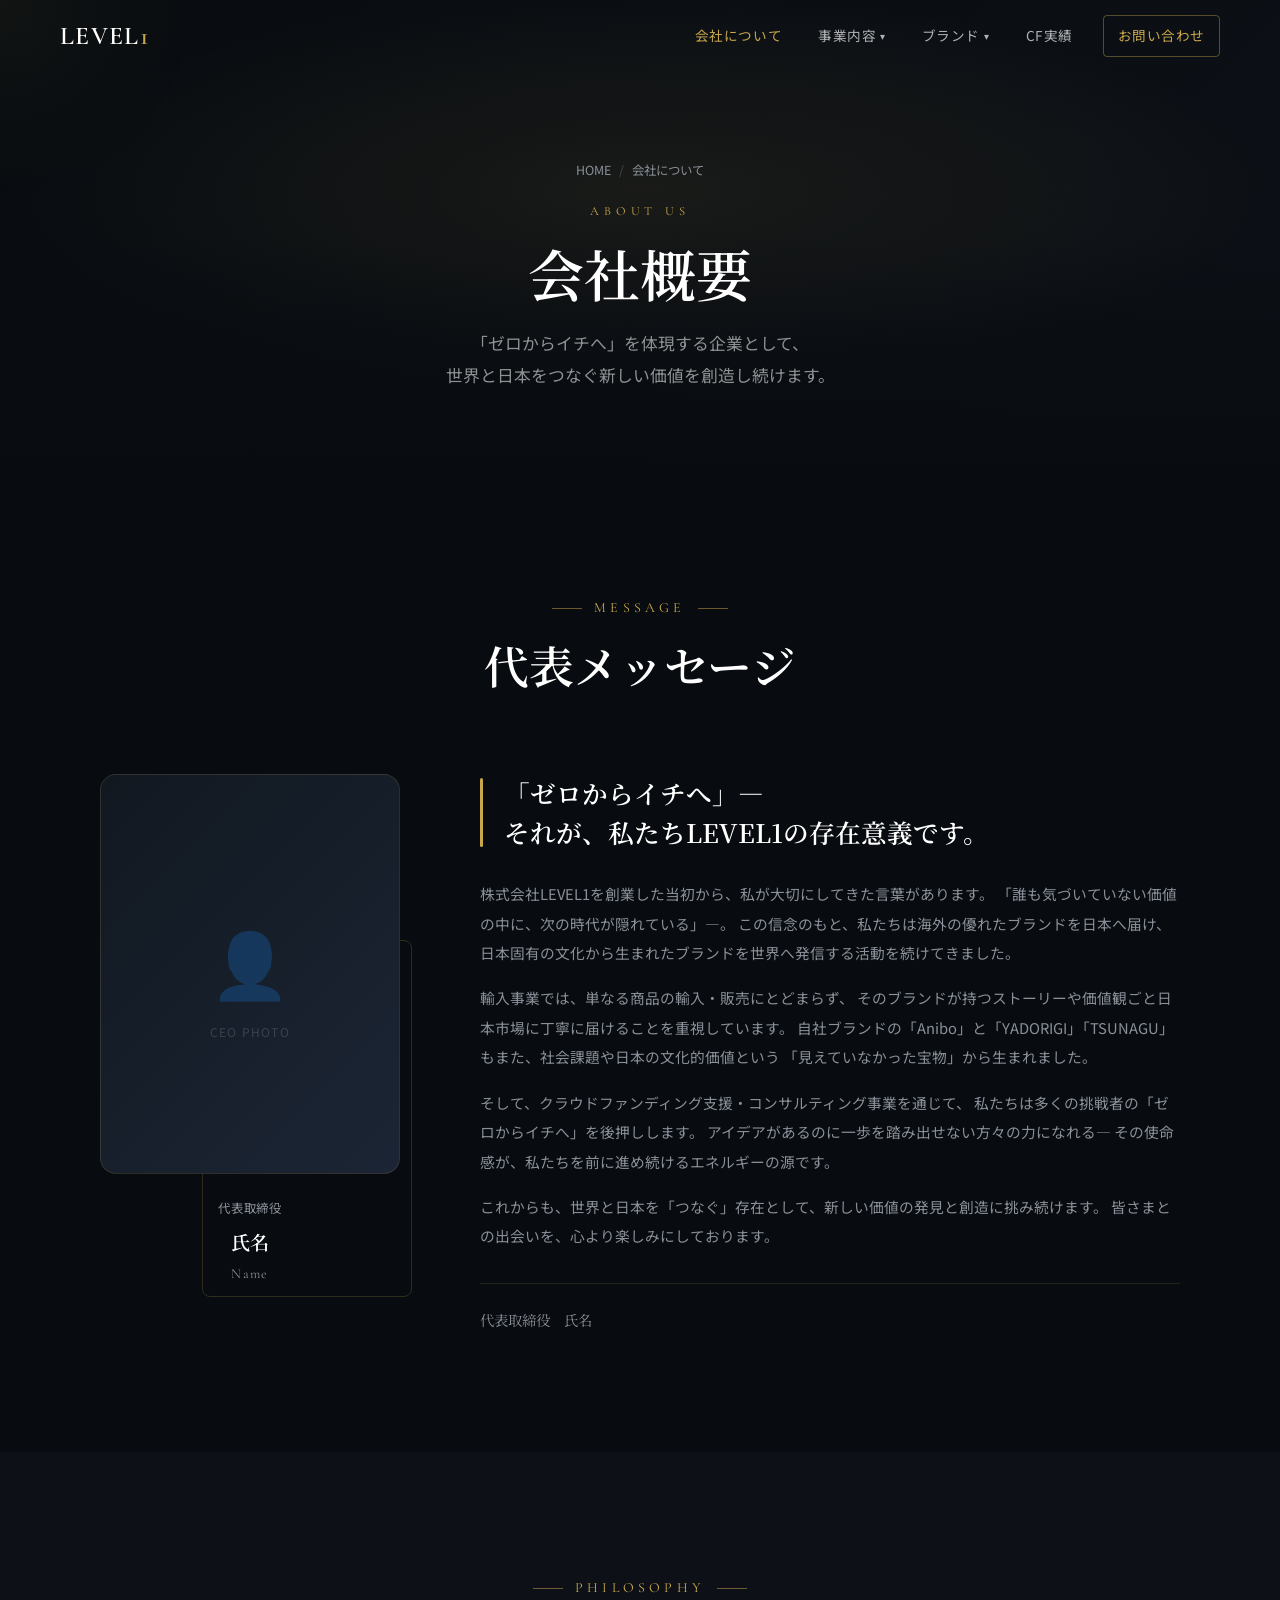
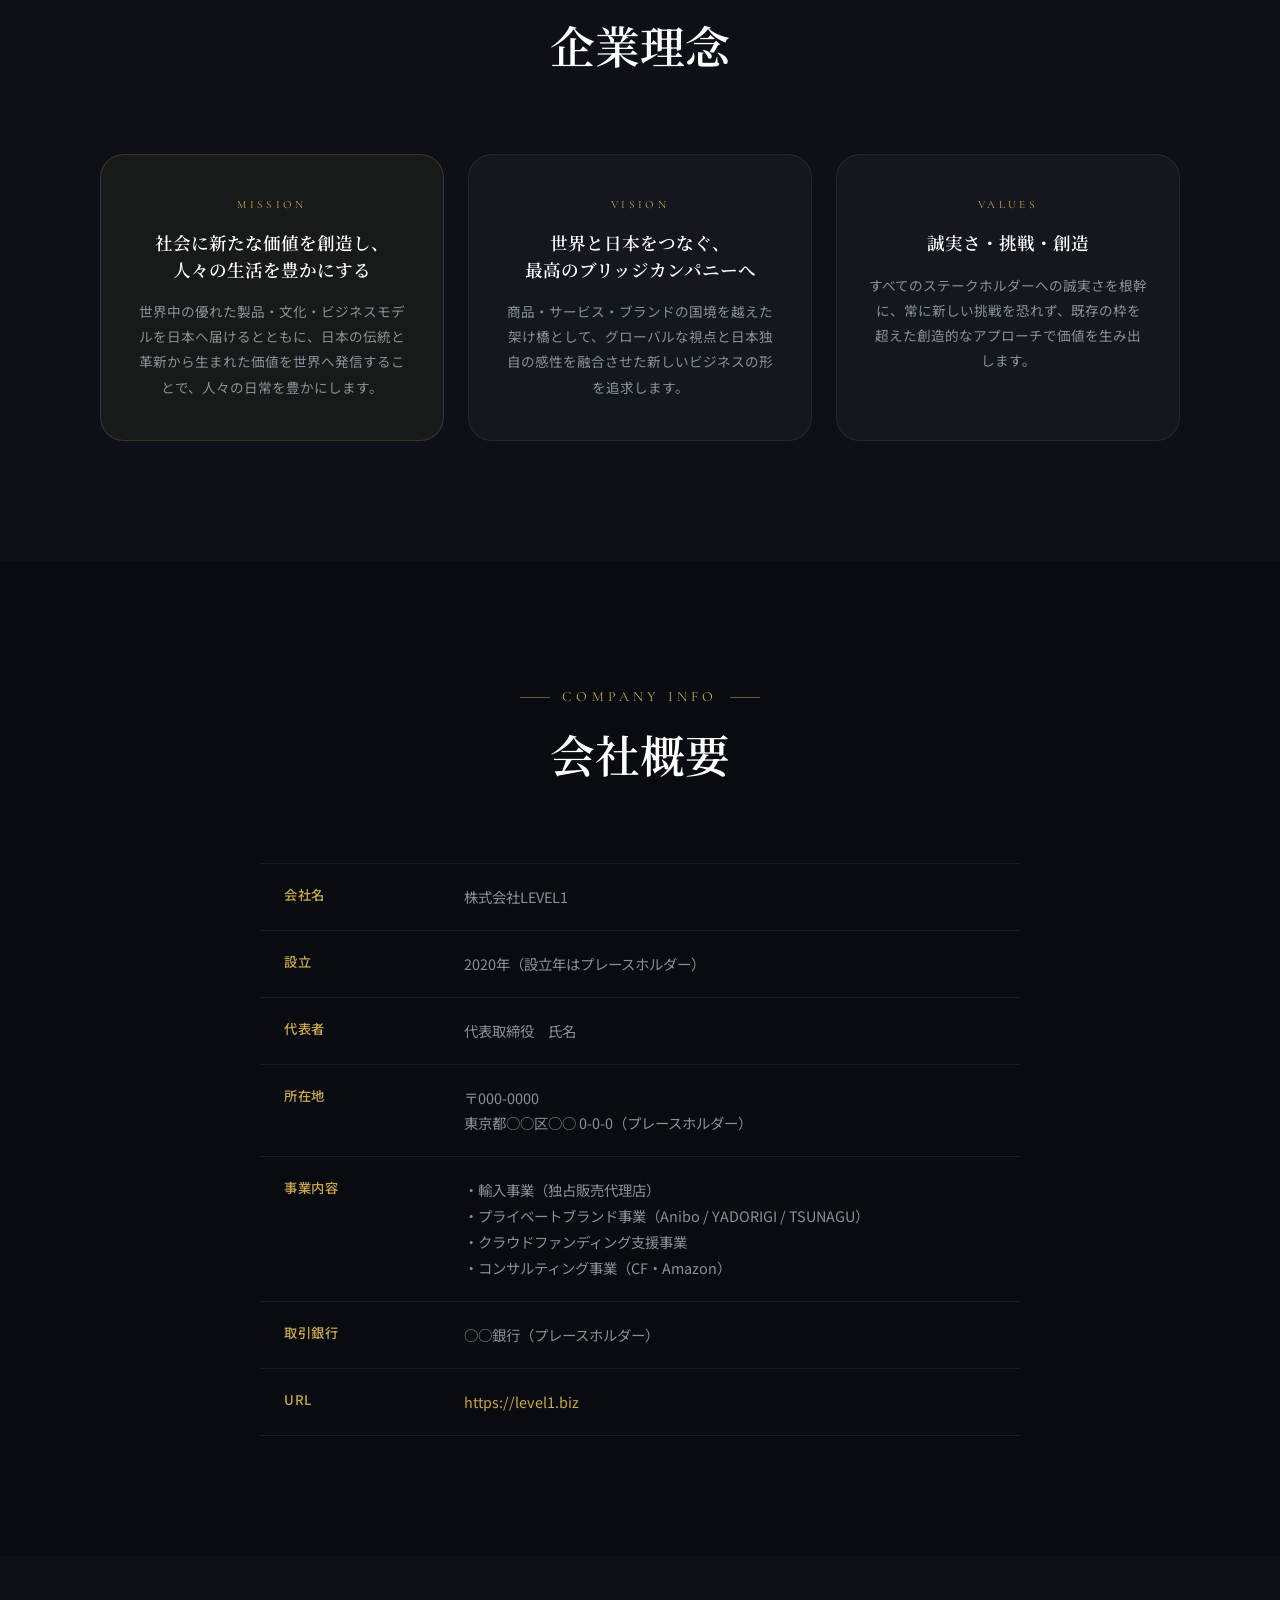
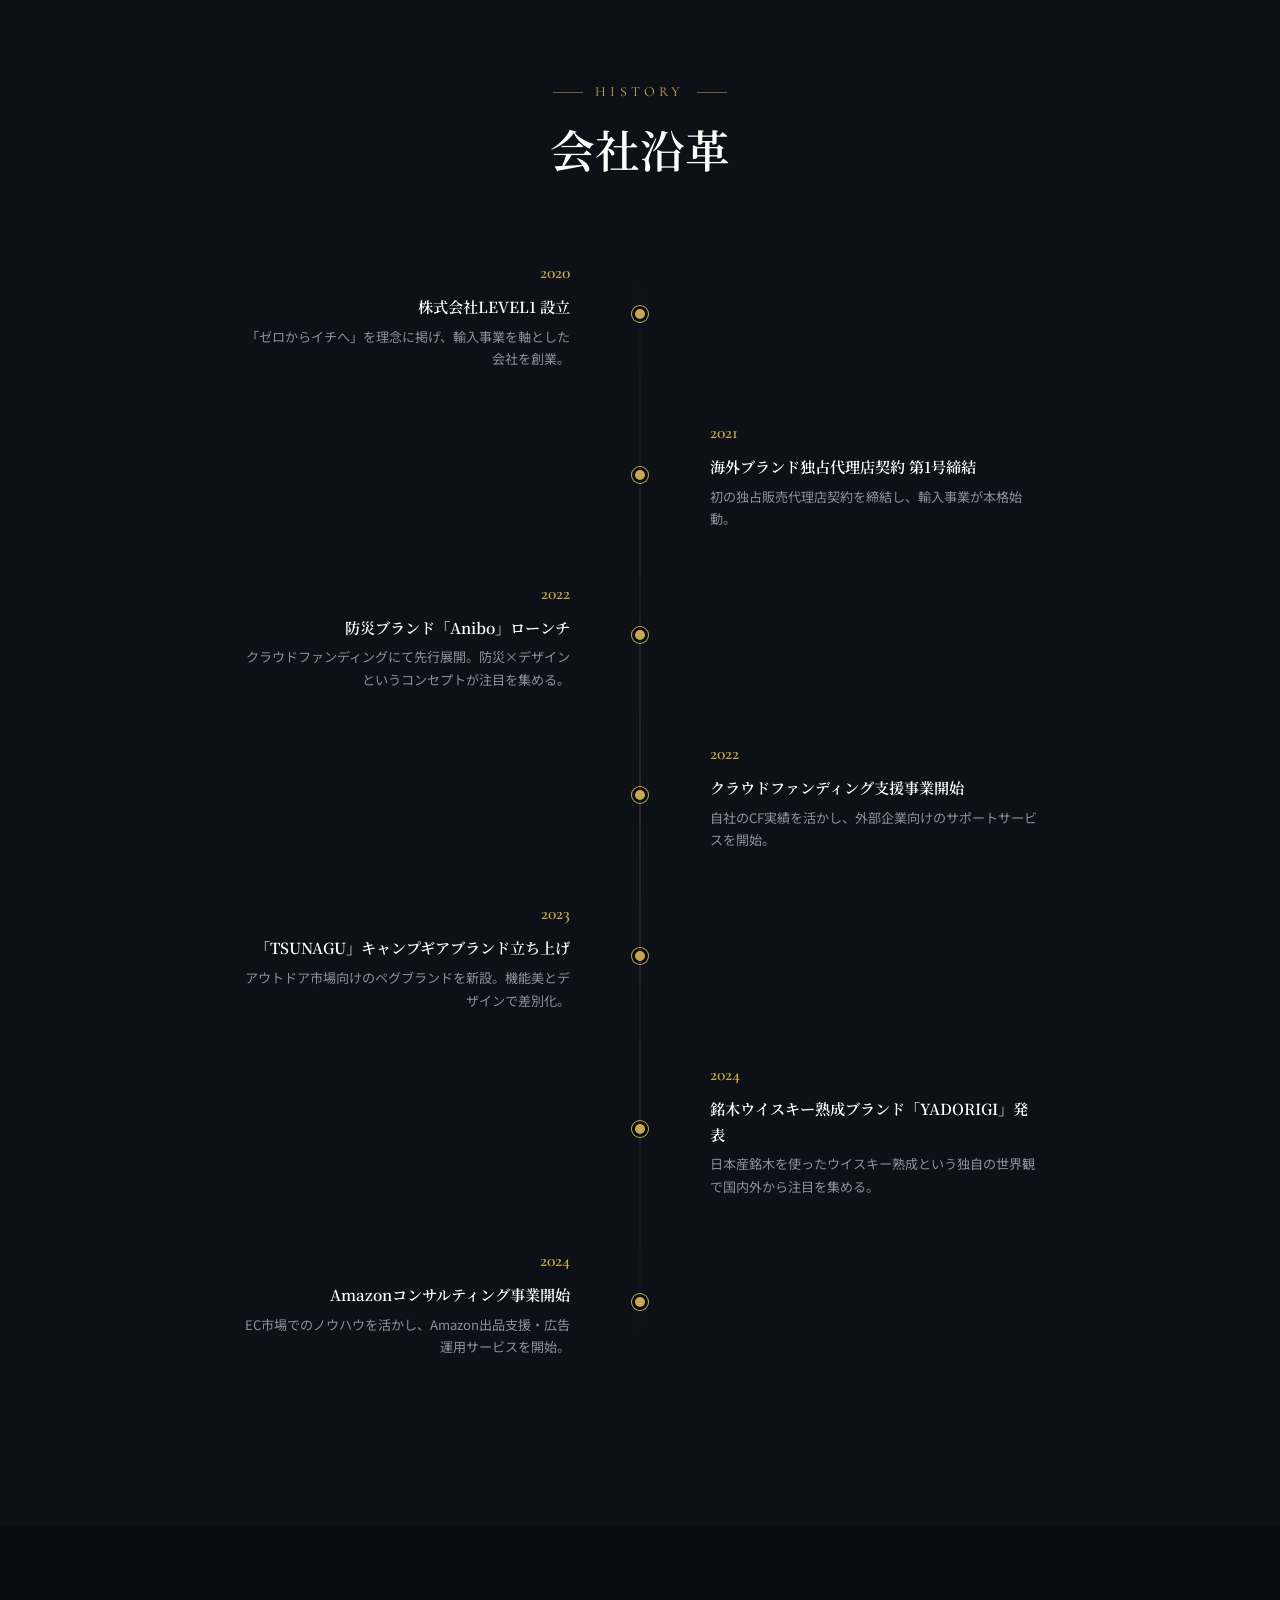
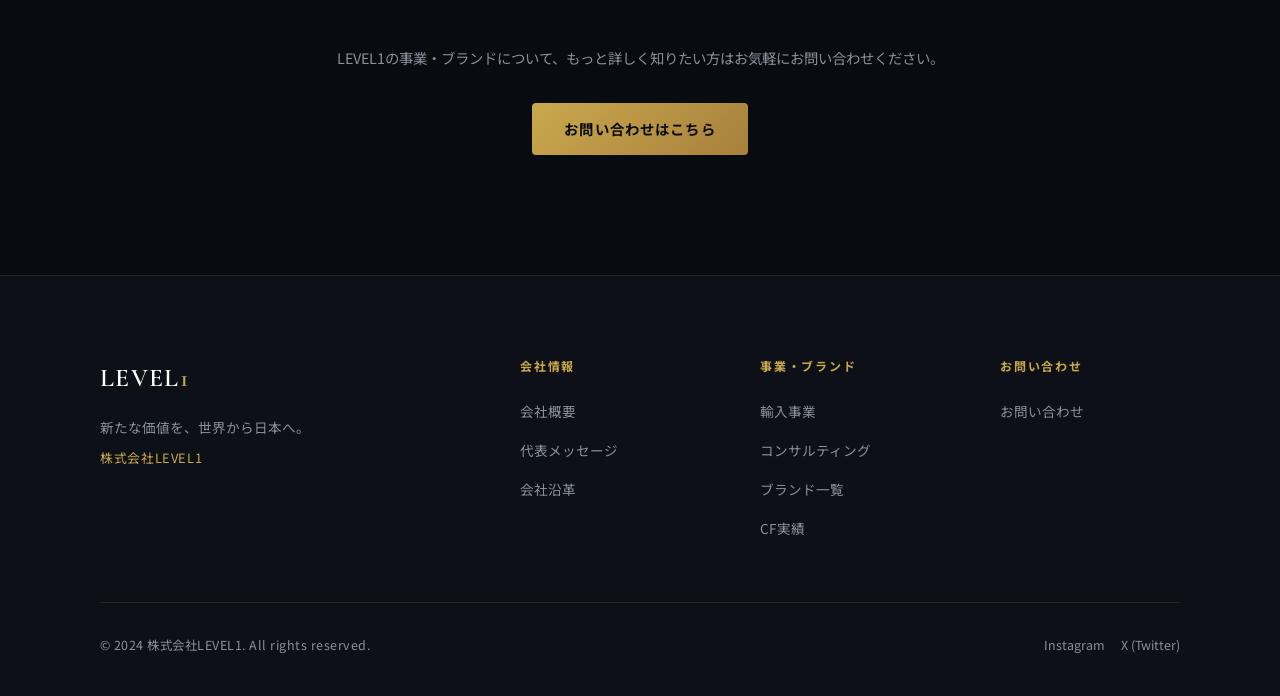
==== about.html @ 54f416f3 "feat: 多ページ化・全コンテンツ大幅ブラッシュアップ - 1LP → 10ページ構成（about/import/brands/anibo/yadorigi/consulting/crowdfund" ====
<!DOCTYPE html>
<html lang="ja">
<head>
  <meta charset="UTF-8" /><meta name="viewport" content="width=device-width, initial-scale=1.0" />
  <meta name="description" content="株式会社LEVEL1の会社概要・代表メッセージ・事業沿革をご紹介します。" />
  <title>会社概要 | 株式会社LEVEL1</title>
  <link rel="preconnect" href="https://fonts.googleapis.com" /><link rel="preconnect" href="https://fonts.gstatic.com" crossorigin />
  <link href="https://fonts.googleapis.com/css2?family=Noto+Sans+JP:wght@300;400;500;700&family=Noto+Serif+JP:wght@400;600;700&family=Cormorant+Garamond:ital,wght@0,300;0,400;0,600;1,300;1,400&display=swap" rel="stylesheet" />
  <link rel="stylesheet" href="css/style.css" />
</head>
<body>
<header class="site-header" id="site-header">
  <nav class="nav-container">
    <a href="index.html" class="nav-logo"><span class="logo-level">LEVEL</span><span class="logo-one">1</span></a>
    <ul class="nav-links">
      <li class="nav-item"><a href="about.html" class="nav-link">会社について</a></li>
      <li class="nav-item" style="position:relative">
        <a href="#" class="nav-link">事業内容 <span class="nav-arrow">▾</span></a>
        <ul class="nav-dropdown">
          <li><a href="import.html">輸入事業</a></li>
          <li><a href="consulting.html">コンサルティング</a></li>
        </ul>
      </li>
      <li class="nav-item" style="position:relative">
        <a href="brands.html" class="nav-link">ブランド <span class="nav-arrow">▾</span></a>
        <ul class="nav-dropdown">
          <li><a href="brands.html">ブランド一覧</a></li>
          <li><a href="anibo.html">Anibo</a></li>
          <li><a href="yadorigi.html">YADORIGI</a></li>
        </ul>
      </li>
      <li class="nav-item"><a href="crowdfunding-results.html" class="nav-link">CF実績</a></li>
      <li class="nav-item"><a href="contact.html" class="nav-link nav-link--cta">お問い合わせ</a></li>
    </ul>
    <button class="nav-hamburger" id="nav-hamburger" aria-label="メニュー"><span></span><span></span><span></span></button>
  </nav>
</header>
<div class="mobile-menu" id="mobile-menu">
  <ul class="mobile-nav-links">
    <li class="mobile-nav-item"><a href="about.html" class="mobile-nav-link">会社について</a></li>
    <li class="mobile-nav-item"><div class="mobile-nav-sub"><a href="import.html">輸入事業</a><a href="consulting.html">コンサルティング</a></div></li>
    <li class="mobile-nav-item"><div class="mobile-nav-sub"><a href="brands.html">ブランド一覧</a><a href="anibo.html">Anibo</a><a href="yadorigi.html">YADORIGI</a></div></li>
    <li class="mobile-nav-item"><a href="crowdfunding-results.html" class="mobile-nav-link">CF実績</a></li>
    <li class="mobile-nav-item"><a href="contact.html" class="mobile-nav-link">お問い合わせ</a></li>
  </ul>
</div>

<!-- PAGE HERO -->
<div class="page-hero page-hero--about">
  <div class="page-hero__bg"></div>
  <div class="page-hero__gradient"></div>
  <div class="page-hero__content">
    <nav class="breadcrumb page-hero__breadcrumb">
      <a href="index.html">HOME</a><span class="breadcrumb-sep">/</span><span>会社について</span>
    </nav>
    <span class="page-hero__label animate-fade-up">ABOUT US</span>
    <h1 class="page-hero__title animate-fade-up delay-1">会社概要</h1>
    <p class="page-hero__desc animate-fade-up delay-2">「ゼロからイチへ」を体現する企業として、<br />世界と日本をつなぐ新しい価値を創造し続けます。</p>
  </div>
</div>

<!-- CEO MESSAGE -->
<section class="section" id="message">
  <div class="container">
    <div class="section-header reveal">
      <p class="section-label">MESSAGE</p>
      <h2 class="section-title">代表メッセージ</h2>
    </div>
    <div class="ceo-message reveal">
      <div class="ceo-photo">
        <div class="ceo-photo__frame visual-frame" style="background:linear-gradient(135deg,#111820,#1c2535);aspect-ratio:3/4;display:flex;align-items:center;justify-content:center;">
          <div style="text-align:center;opacity:0.3;"><div style="font-size:4rem;">👤</div><div style="font-size:0.75rem;letter-spacing:0.1em;color:var(--clr-text-muted);margin-top:8px;">CEO PHOTO</div></div>
        </div>
        <div class="ceo-photo__accent"></div>
        <div class="ceo-name-block">
          <p class="ceo-title">代表取締役</p>
          <p class="ceo-name">氏名</p>
          <p class="ceo-name-en">Name</p>
        </div>
      </div>
      <div class="ceo-message-text">
        <p class="ceo-quote">
          「ゼロからイチへ」—<br />
          それが、私たちLEVEL1の存在意義です。
        </p>
        <div class="ceo-text">
          <p>
            株式会社LEVEL1を創業した当初から、私が大切にしてきた言葉があります。
            「誰も気づいていない価値の中に、次の時代が隠れている」—。
            この信念のもと、私たちは海外の優れたブランドを日本へ届け、
            日本固有の文化から生まれたブランドを世界へ発信する活動を続けてきました。
          </p>
          <p>
            輸入事業では、単なる商品の輸入・販売にとどまらず、
            そのブランドが持つストーリーや価値観ごと日本市場に丁寧に届けることを重視しています。
            自社ブランドの「Anibo」と「YADORIGI」「TSUNAGU」もまた、社会課題や日本の文化的価値という
            「見えていなかった宝物」から生まれました。
          </p>
          <p>
            そして、クラウドファンディング支援・コンサルティング事業を通じて、
            私たちは多くの挑戦者の「ゼロからイチへ」を後押しします。
            アイデアがあるのに一歩を踏み出せない方々の力になれる—
            その使命感が、私たちを前に進め続けるエネルギーの源です。
          </p>
          <p>
            これからも、世界と日本を「つなぐ」存在として、新しい価値の発見と創造に挑み続けます。
            皆さまとの出会いを、心より楽しみにしております。
          </p>
        </div>
        <div class="ceo-sig">
          代表取締役　氏名
        </div>
      </div>
    </div>
  </div>
</section>

<!-- MISSION / VISION / VALUES -->
<section class="section section--dark">
  <div class="container">
    <div class="section-header reveal">
      <p class="section-label">PHILOSOPHY</p>
      <h2 class="section-title">企業理念</h2>
    </div>
    <div class="mvv-grid">
      <div class="mvv-card mvv-card--mission reveal">
        <p class="mvv-card__label">Mission</p>
        <h3 class="mvv-card__title">社会に新たな価値を創造し、<br />人々の生活を豊かにする</h3>
        <p class="mvv-card__body">世界中の優れた製品・文化・ビジネスモデルを日本へ届けるとともに、日本の伝統と革新から生まれた価値を世界へ発信することで、人々の日常を豊かにします。</p>
      </div>
      <div class="mvv-card mvv-card--vision reveal delay-1">
        <p class="mvv-card__label">Vision</p>
        <h3 class="mvv-card__title">世界と日本をつなぐ、<br />最高のブリッジカンパニーへ</h3>
        <p class="mvv-card__body">商品・サービス・ブランドの国境を越えた架け橋として、グローバルな視点と日本独自の感性を融合させた新しいビジネスの形を追求します。</p>
      </div>
      <div class="mvv-card mvv-card--values reveal delay-2">
        <p class="mvv-card__label">Values</p>
        <h3 class="mvv-card__title">誠実さ・挑戦・創造</h3>
        <p class="mvv-card__body">すべてのステークホルダーへの誠実さを根幹に、常に新しい挑戦を恐れず、既存の枠を超えた創造的なアプローチで価値を生み出します。</p>
      </div>
    </div>
  </div>
</section>

<!-- COMPANY INFO TABLE -->
<section class="section" id="company">
  <div class="container">
    <div class="section-header reveal">
      <p class="section-label">COMPANY INFO</p>
      <h2 class="section-title">会社概要</h2>
    </div>
    <div style="max-width:760px;margin-inline:auto;" class="reveal">
      <table class="info-table">
        <tr><th>会社名</th><td>株式会社LEVEL1</td></tr>
        <tr><th>設立</th><td>2020年（設立年はプレースホルダー）</td></tr>
        <tr><th>代表者</th><td>代表取締役　氏名</td></tr>
        <tr><th>所在地</th><td>〒000-0000<br />東京都○○区○○ 0-0-0（プレースホルダー）</td></tr>
        <tr><th>事業内容</th><td>
          ・輸入事業（独占販売代理店）<br />
          ・プライベートブランド事業（Anibo / YADORIGI / TSUNAGU）<br />
          ・クラウドファンディング支援事業<br />
          ・コンサルティング事業（CF・Amazon）
        </td></tr>
        <tr><th>取引銀行</th><td>○○銀行（プレースホルダー）</td></tr>
        <tr><th>URL</th><td><a href="https://level1.biz" style="color:var(--clr-gold);">https://level1.biz</a></td></tr>
      </table>
    </div>
  </div>
</section>

<!-- HISTORY TIMELINE -->
<section class="section section--dark" id="history">
  <div class="container">
    <div class="section-header reveal">
      <p class="section-label">HISTORY</p>
      <h2 class="section-title">会社沿革</h2>
    </div>
    <div class="timeline reveal">
      <div class="timeline-item">
        <div class="timeline-content"><div class="timeline-year">2020</div><div class="timeline-title">株式会社LEVEL1 設立</div><div class="timeline-desc">「ゼロからイチへ」を理念に掲げ、輸入事業を軸とした会社を創業。</div></div>
        <div class="timeline-dot"></div>
        <div class="timeline-empty"></div>
      </div>
      <div class="timeline-item">
        <div class="timeline-empty"></div>
        <div class="timeline-dot"></div>
        <div class="timeline-content"><div class="timeline-year">2021</div><div class="timeline-title">海外ブランド独占代理店契約 第1号締結</div><div class="timeline-desc">初の独占販売代理店契約を締結し、輸入事業が本格始動。</div></div>
      </div>
      <div class="timeline-item">
        <div class="timeline-content"><div class="timeline-year">2022</div><div class="timeline-title">防災ブランド「Anibo」ローンチ</div><div class="timeline-desc">クラウドファンディングにて先行展開。防災×デザインというコンセプトが注目を集める。</div></div>
        <div class="timeline-dot"></div>
        <div class="timeline-empty"></div>
      </div>
      <div class="timeline-item">
        <div class="timeline-empty"></div>
        <div class="timeline-dot"></div>
        <div class="timeline-content"><div class="timeline-year">2022</div><div class="timeline-title">クラウドファンディング支援事業開始</div><div class="timeline-desc">自社のCF実績を活かし、外部企業向けのサポートサービスを開始。</div></div>
      </div>
      <div class="timeline-item">
        <div class="timeline-content"><div class="timeline-year">2023</div><div class="timeline-title">「TSUNAGU」キャンプギアブランド立ち上げ</div><div class="timeline-desc">アウトドア市場向けのペグブランドを新設。機能美とデザインで差別化。</div></div>
        <div class="timeline-dot"></div>
        <div class="timeline-empty"></div>
      </div>
      <div class="timeline-item">
        <div class="timeline-empty"></div>
        <div class="timeline-dot"></div>
        <div class="timeline-content"><div class="timeline-year">2024</div><div class="timeline-title">銘木ウイスキー熟成ブランド「YADORIGI」発表</div><div class="timeline-desc">日本産銘木を使ったウイスキー熟成という独自の世界観で国内外から注目を集める。</div></div>
      </div>
      <div class="timeline-item">
        <div class="timeline-content"><div class="timeline-year">2024</div><div class="timeline-title">Amazonコンサルティング事業開始</div><div class="timeline-desc">EC市場でのノウハウを活かし、Amazon出品支援・広告運用サービスを開始。</div></div>
        <div class="timeline-dot"></div>
        <div class="timeline-empty"></div>
      </div>
    </div>
  </div>
</section>

<!-- CTA -->
<section class="section">
  <div class="container">
    <div style="text-align:center;" class="reveal">
      <p style="font-size:0.9rem;color:var(--clr-text-muted);margin-bottom:32px;">LEVEL1の事業・ブランドについて、もっと詳しく知りたい方はお気軽にお問い合わせください。</p>
      <a href="contact.html" class="btn btn--primary">お問い合わせはこちら</a>
    </div>
  </div>
</section>

<footer class="footer">
  <div class="container">
    <div class="footer-grid">
      <div class="footer-brand"><a href="index.html" class="nav-logo"><span class="logo-level">LEVEL</span><span class="logo-one">1</span></a><p class="footer-tagline">新たな価値を、世界から日本へ。</p><p class="footer-corp">株式会社LEVEL1</p></div>
      <div class="footer-links"><h5 class="footer-links__heading">会社情報</h5><ul><li><a href="about.html">会社概要</a></li><li><a href="about.html#message">代表メッセージ</a></li><li><a href="about.html#history">会社沿革</a></li></ul></div>
      <div class="footer-links"><h5 class="footer-links__heading">事業・ブランド</h5><ul><li><a href="import.html">輸入事業</a></li><li><a href="consulting.html">コンサルティング</a></li><li><a href="brands.html">ブランド一覧</a></li><li><a href="crowdfunding-results.html">CF実績</a></li></ul></div>
      <div class="footer-links"><h5 class="footer-links__heading">お問い合わせ</h5><ul><li><a href="contact.html">お問い合わせ</a></li></ul></div>
    </div>
    <div class="footer-bottom"><p class="footer-copy">&copy; 2024 株式会社LEVEL1. All rights reserved.</p><div class="footer-sns"><a href="#">Instagram</a><a href="#">X (Twitter)</a></div></div>
  </div>
</footer>
<script src="js/main.js"></script>
</body>
</html>
---- css/style.css ----
/* ============================================================
   LEVEL1 Corporate Site — style.css  v2.0
   ============================================================ */

/* ---------- CSS Custom Properties ---------- */
:root {
  --clr-bg:         #080c10;
  --clr-bg-2:       #0d1117;
  --clr-bg-3:       #111820;
  --clr-surface:    #161d27;
  --clr-surface-2:  #1c2535;
  --clr-border:     rgba(201,168,76,0.15);
  --clr-border-2:   rgba(255,255,255,0.07);
  --clr-gold:       #c9a84c;
  --clr-gold-light: #e8d5a3;
  --clr-gold-dark:  #8a6e2a;
  --clr-gold-pale:  rgba(201,168,76,0.08);
  --clr-text:       #e8e8e8;
  --clr-text-muted: #8a9099;
  --clr-white:      #ffffff;

  /* Brand accent colors */
  --clr-anibo:        #3a8fa3;
  --clr-anibo-dark:   #1d5f72;
  --clr-anibo-pale:   rgba(58,143,163,0.08);
  --clr-yadorigi:     #b5762a;
  --clr-yadorigi-dark:#7a4d1a;
  --clr-yadorigi-pale:rgba(181,118,42,0.08);

  --font-sans:  'Noto Sans JP', sans-serif;
  --font-serif: 'Noto Serif JP', serif;
  --font-en:    'Cormorant Garamond', serif;

  --radius-sm:  4px;
  --radius-md:  8px;
  --radius-lg:  16px;
  --radius-xl:  24px;

  --ease-out:   cubic-bezier(0.22, 1, 0.36, 1);
  --ease-in:    cubic-bezier(0.64, 0, 0.78, 0);
  --ease-inout: cubic-bezier(0.65, 0, 0.35, 1);

  --container:  1200px;
  --section-gap: 120px;
}

/* ---------- Reset ---------- */
*, *::before, *::after { box-sizing: border-box; margin: 0; padding: 0; }
html { scroll-behavior: smooth; font-size: 16px; -webkit-font-smoothing: antialiased; }
body { background-color: var(--clr-bg); color: var(--clr-text); font-family: var(--font-sans); line-height: 1.7; overflow-x: hidden; }
img { max-width: 100%; display: block; }
a { color: inherit; text-decoration: none; }
ul { list-style: none; }
button { cursor: pointer; border: none; background: none; font: inherit; }
::-webkit-scrollbar { width: 6px; }
::-webkit-scrollbar-track { background: var(--clr-bg); }
::-webkit-scrollbar-thumb { background: var(--clr-gold-dark); border-radius: 3px; }

/* ============================================================
   LAYOUT UTILITIES
   ============================================================ */
.container { max-width: var(--container); margin-inline: auto; padding-inline: clamp(20px, 5vw, 60px); }
.section { padding-block: var(--section-gap); }
.section--dark { background-color: var(--clr-bg-2); }
.section--surface { background-color: var(--clr-surface); }

.section-header { text-align: center; margin-bottom: clamp(48px, 8vw, 80px); }
.section-header--left { text-align: left; }

.section-label {
  display: inline-block;
  font-family: var(--font-en);
  font-size: 0.875rem;
  letter-spacing: 0.3em;
  color: var(--clr-gold);
  text-transform: uppercase;
  margin-bottom: 16px;
  position: relative;
}
.section-label::before, .section-label::after {
  content: '';
  position: absolute;
  top: 50%;
  width: 30px; height: 1px;
  background: var(--clr-gold);
  opacity: 0.5;
}
.section-label::before { right: calc(100% + 12px); }
.section-label::after  { left:  calc(100% + 12px); }
.section-header--left .section-label::before,
.section-header--left .section-label::after { display: none; }

.section-title { font-family: var(--font-serif); font-size: clamp(1.8rem, 4vw, 2.8rem); font-weight: 600; line-height: 1.3; color: var(--clr-white); }
.section-title--light { color: var(--clr-white); }
.section-title--sm { font-size: clamp(1.4rem, 3vw, 2rem); }

.section-desc { margin-top: 20px; color: var(--clr-text-muted); font-size: 1rem; line-height: 1.8; }
.section-desc--light { color: rgba(232,232,232,0.6); }

/* ============================================================
   BUTTONS
   ============================================================ */
.btn {
  display: inline-flex; align-items: center; justify-content: center;
  padding: 14px 32px; border-radius: var(--radius-sm);
  font-size: 0.9rem; font-weight: 500; letter-spacing: 0.08em;
  transition: all 0.3s var(--ease-out); white-space: nowrap;
  position: relative; overflow: hidden;
}
.btn::before { content: ''; position: absolute; inset: 0; opacity: 0; transition: opacity 0.3s; background: rgba(255,255,255,0.1); }
.btn--primary { background: linear-gradient(135deg, var(--clr-gold), #a8803c); color: #080c10; font-weight: 700; }
.btn--primary:hover::before { opacity: 1; }
.btn--primary:hover { transform: translateY(-2px); box-shadow: 0 8px 30px rgba(201,168,76,0.35); }
.btn--outline { background: transparent; color: var(--clr-white); border: 1px solid rgba(255,255,255,0.3); }
.btn--outline:hover { border-color: var(--clr-gold); color: var(--clr-gold); transform: translateY(-2px); }
.btn--gold { background: transparent; color: var(--clr-gold); border: 1px solid var(--clr-gold); letter-spacing: 0.15em; }
.btn--gold:hover { background: var(--clr-gold); color: #080c10; transform: translateY(-2px); }
.btn--ghost { background: rgba(255,255,255,0.05); color: var(--clr-text); border: 1px solid var(--clr-border-2); }
.btn--ghost:hover { background: rgba(255,255,255,0.1); transform: translateY(-2px); }
.btn--large { padding: 18px 48px; font-size: 1rem; }
.btn--sm { padding: 10px 22px; font-size: 0.82rem; }

/* ============================================================
   NAVIGATION
   ============================================================ */
.site-header {
  position: fixed; top: 0; left: 0; right: 0; z-index: 1000;
  padding: 0 clamp(20px, 5vw, 60px); height: 72px;
  display: flex; align-items: center;
  transition: background 0.4s var(--ease-out), backdrop-filter 0.4s, box-shadow 0.4s;
}
.site-header.scrolled {
  background: rgba(8, 12, 16, 0.94);
  backdrop-filter: blur(20px);
  box-shadow: 0 1px 0 var(--clr-border);
}
.nav-container { width: 100%; max-width: var(--container); margin-inline: auto; display: flex; align-items: center; justify-content: space-between; }
.nav-logo { font-family: var(--font-en); font-size: 1.6rem; font-weight: 600; letter-spacing: 0.05em; display: flex; align-items: center; gap: 1px; }
.logo-level { color: var(--clr-white); }
.logo-one   { color: var(--clr-gold); }
.nav-links { display: flex; align-items: center; gap: 8px; }

/* Nav items */
.nav-item { position: relative; }
.nav-link {
  display: flex; align-items: center; gap: 4px;
  padding: 8px 14px;
  font-size: 0.85rem; letter-spacing: 0.04em;
  color: rgba(232,232,232,0.75);
  transition: color 0.25s;
  border-radius: var(--radius-sm);
}
.nav-link:hover { color: var(--clr-white); background: rgba(255,255,255,0.04); }
.nav-link.active { color: var(--clr-gold); }

.nav-arrow { font-size: 0.65rem; transition: transform 0.3s; }
.nav-item:hover .nav-arrow { transform: rotate(180deg); }

/* Dropdown */
.nav-dropdown {
  position: absolute; top: calc(100% + 8px); left: 0;
  min-width: 180px;
  background: rgba(13,17,23,0.97);
  backdrop-filter: blur(20px);
  border: 1px solid var(--clr-border);
  border-radius: var(--radius-md);
  padding: 8px;
  opacity: 0; pointer-events: none;
  transform: translateY(-8px);
  transition: opacity 0.25s var(--ease-out), transform 0.25s var(--ease-out);
  z-index: 100;
}
.nav-item:hover .nav-dropdown,
.nav-item:focus-within .nav-dropdown {
  opacity: 1; pointer-events: auto; transform: translateY(0);
}
.nav-dropdown a {
  display: block; padding: 10px 14px;
  font-size: 0.83rem; color: var(--clr-text-muted);
  border-radius: var(--radius-sm);
  transition: color 0.2s, background 0.2s;
}
.nav-dropdown a:hover { color: var(--clr-white); background: rgba(255,255,255,0.05); }

.nav-link--cta {
  color: var(--clr-gold) !important;
  border: 1px solid rgba(201,168,76,0.4);
  margin-left: 8px;
}
.nav-link--cta:hover { background: var(--clr-gold) !important; color: #080c10 !important; border-color: var(--clr-gold); }

/* Hamburger */
.nav-hamburger { display: none; flex-direction: column; gap: 5px; padding: 4px; }
.nav-hamburger span { display: block; width: 24px; height: 2px; background: var(--clr-white); border-radius: 2px; transition: all 0.3s var(--ease-out); }
.nav-hamburger.open span:nth-child(1) { transform: translateY(7px) rotate(45deg); }
.nav-hamburger.open span:nth-child(2) { opacity: 0; transform: scaleX(0); }
.nav-hamburger.open span:nth-child(3) { transform: translateY(-7px) rotate(-45deg); }

/* Mobile Menu */
.mobile-menu {
  position: fixed; inset: 0; z-index: 999;
  background: rgba(8, 12, 16, 0.97);
  display: flex; align-items: center; justify-content: center;
  opacity: 0; pointer-events: none;
  transition: opacity 0.4s var(--ease-out);
}
.mobile-menu.open { opacity: 1; pointer-events: auto; }
.mobile-nav-links { display: flex; flex-direction: column; align-items: center; gap: 8px; width: 100%; padding: 0 40px; }
.mobile-nav-item { width: 100%; text-align: center; }
.mobile-nav-link {
  display: block; padding: 14px 24px;
  font-family: var(--font-serif); font-size: 1.2rem;
  color: var(--clr-text); border-radius: var(--radius-md);
  transform: translateY(20px); opacity: 0;
  transition: color 0.25s, transform 0.4s var(--ease-out), opacity 0.4s, background 0.25s;
}
.mobile-nav-link:hover { color: var(--clr-gold); background: rgba(201,168,76,0.06); }
.mobile-menu.open .mobile-nav-link { transform: translateY(0); opacity: 1; }
.mobile-menu.open .mobile-nav-link:nth-child(1) { transition-delay: 0.05s; }
.mobile-menu.open .mobile-nav-link:nth-child(2) { transition-delay: 0.10s; }
.mobile-menu.open .mobile-nav-link:nth-child(3) { transition-delay: 0.15s; }
.mobile-menu.open .mobile-nav-link:nth-child(4) { transition-delay: 0.20s; }
.mobile-menu.open .mobile-nav-link:nth-child(5) { transition-delay: 0.25s; }
.mobile-menu.open .mobile-nav-link:nth-child(6) { transition-delay: 0.30s; }
.mobile-nav-sub { display: flex; gap: 12px; justify-content: center; flex-wrap: wrap; margin-top: 4px; padding-bottom: 8px; border-bottom: 1px solid var(--clr-border-2); }
.mobile-nav-sub a { font-size: 0.85rem; color: var(--clr-text-muted); padding: 6px 14px; border-radius: 99px; border: 1px solid var(--clr-border-2); transition: all 0.25s; }
.mobile-nav-sub a:hover { color: var(--clr-gold); border-color: var(--clr-gold); }

/* Breadcrumb */
.breadcrumb { display: flex; align-items: center; gap: 8px; font-size: 0.78rem; color: var(--clr-text-muted); }
.breadcrumb a { color: var(--clr-text-muted); transition: color 0.2s; }
.breadcrumb a:hover { color: var(--clr-gold); }
.breadcrumb-sep { opacity: 0.4; }

/* ============================================================
   HERO (TOP PAGE)
   ============================================================ */
.hero {
  position: relative; min-height: 100svh;
  display: flex; align-items: center; justify-content: center; overflow: hidden;
}
.hero-bg {
  position: absolute; inset: 0;
  background: radial-gradient(ellipse 80% 60% at 50% 40%, rgba(201,168,76,0.06) 0%, transparent 60%),
    linear-gradient(180deg, #080c10 0%, #0b1320 60%, #080c10 100%);
}
.hero-grain {
  position: absolute; inset: 0; opacity: 0.035;
  background-image: url("data:image/svg+xml,%3Csvg viewBox='0 0 256 256' xmlns='http://www.w3.org/2000/svg'%3E%3Cfilter id='n'%3E%3CfeTurbulence type='fractalNoise' baseFrequency='0.9' numOctaves='4'/%3E%3C/filter%3E%3Crect width='100%25' height='100%25' filter='url(%23n)'/%3E%3C/svg%3E");
  background-size: 200px 200px;
  animation: grain 8s steps(1) infinite;
}
@keyframes grain {
  0%  { background-position: 0 0; }   10% { background-position: -5% -10%; }
  20% { background-position: -15% 5%; } 30% { background-position: 7% -25%; }
  40% { background-position: -5% 25%; } 50% { background-position: -15% 10%; }
  60% { background-position: 15% 0%; }  70% { background-position: 0% 15%; }
  80% { background-position: 3% 35%; }  90% { background-position: -10% 10%; }
}
.hero-gradient { position: absolute; inset: 0; background: linear-gradient(to bottom, transparent 60%, var(--clr-bg) 100%); }
.hero-particles { position: absolute; inset: 0; overflow: hidden; }
.particle { position: absolute; border-radius: 50%; background: var(--clr-gold); animation: float-particle linear infinite; opacity: 0; }
@keyframes float-particle {
  0%   { transform: translateY(100vh) scale(0); opacity: 0; }
  10%  { opacity: 0.6; }
  90%  { opacity: 0.2; }
  100% { transform: translateY(-20px) scale(1); opacity: 0; }
}
.hero-content { position: relative; z-index: 2; text-align: center; padding: 120px clamp(20px, 5vw, 60px) 60px; max-width: 860px; }
.hero-eyebrow { font-family: var(--font-en); font-size: clamp(0.75rem, 1.5vw, 0.9rem); letter-spacing: 0.4em; color: var(--clr-gold); text-transform: uppercase; margin-bottom: 24px; }
.hero-title { font-family: var(--font-serif); font-size: clamp(2.4rem, 6vw, 5rem); font-weight: 600; line-height: 1.2; color: var(--clr-white); margin-bottom: 28px; display: flex; flex-direction: column; gap: 8px; }
.hero-title-line { display: block; background: linear-gradient(135deg, #ffffff 0%, rgba(255,255,255,0.7) 100%); -webkit-background-clip: text; -webkit-text-fill-color: transparent; background-clip: text; }
.hero-subtitle { font-size: clamp(0.9rem, 2vw, 1.05rem); color: rgba(232,232,232,0.65); line-height: 1.9; margin-bottom: 48px; }
.hero-cta { display: flex; gap: 16px; justify-content: center; flex-wrap: wrap; }
.hero-scroll-indicator {
  position: absolute; bottom: 40px; left: 50%; transform: translateX(-50%);
  z-index: 2; display: flex; flex-direction: column; align-items: center; gap: 12px;
  color: rgba(255,255,255,0.35); font-size: 0.65rem; letter-spacing: 0.3em;
  animation: fade-in-up 1s var(--ease-out) 1.5s both;
}
.scroll-line { width: 1px; height: 50px; background: linear-gradient(to bottom, rgba(201,168,76,0.6), transparent); animation: scroll-pulse 2s ease-in-out infinite; }
@keyframes scroll-pulse { 0%, 100% { transform: scaleY(1); opacity: 0.7; } 50% { transform: scaleY(0.6); opacity: 0.3; } }

/* ============================================================
   PAGE HERO (Inner pages)
   ============================================================ */
.page-hero {
  position: relative; padding-top: 160px; padding-bottom: 80px;
  overflow: hidden; text-align: center;
}
.page-hero__bg { position: absolute; inset: 0; }
.page-hero__gradient { position: absolute; inset: 0; background: linear-gradient(to bottom, transparent 50%, var(--clr-bg) 100%); }
.page-hero__breadcrumb { margin-bottom: 20px; justify-content: center; }
.page-hero__label { font-family: var(--font-en); font-size: 0.78rem; letter-spacing: 0.4em; color: var(--clr-gold); text-transform: uppercase; margin-bottom: 16px; display: block; }
.page-hero__title { font-family: var(--font-serif); font-size: clamp(2rem, 5vw, 3.5rem); font-weight: 600; color: var(--clr-white); line-height: 1.25; margin-bottom: 20px; }
.page-hero__desc { font-size: clamp(0.9rem, 2vw, 1.05rem); color: rgba(232,232,232,0.6); line-height: 1.9; max-width: 640px; margin-inline: auto; }
.page-hero__content { position: relative; z-index: 2; padding-inline: clamp(20px, 5vw, 60px); }

/* Page hero variants */
.page-hero--import .page-hero__bg { background: radial-gradient(ellipse 70% 60% at 50% 40%, rgba(30,80,160,0.2) 0%, transparent 70%), linear-gradient(135deg, #080c10 0%, #0a1525 100%); }
.page-hero--anibo .page-hero__bg { background: radial-gradient(ellipse 70% 60% at 50% 40%, rgba(58,143,163,0.15) 0%, transparent 70%), linear-gradient(135deg, #080c10 0%, #08171e 100%); }
.page-hero--yadorigi .page-hero__bg { background: radial-gradient(ellipse 70% 60% at 50% 40%, rgba(181,118,42,0.15) 0%, transparent 70%), linear-gradient(135deg, #080c10 0%, #130d06 100%); }
.page-hero--cf .page-hero__bg { background: radial-gradient(ellipse 70% 60% at 50% 40%, rgba(120,60,180,0.15) 0%, transparent 70%), linear-gradient(135deg, #080c10 0%, #0e0a16 100%); }
.page-hero--about .page-hero__bg { background: radial-gradient(ellipse 70% 60% at 50% 40%, rgba(201,168,76,0.08) 0%, transparent 70%), linear-gradient(135deg, #080c10 0%, #0d1117 100%); }
.page-hero--contact .page-hero__bg { background: radial-gradient(ellipse 70% 60% at 50% 40%, rgba(201,168,76,0.06) 0%, transparent 70%), linear-gradient(135deg, #080c10 0%, #0d1117 100%); }

/* ============================================================
   HERO ANIMATIONS
   ============================================================ */
.animate-fade-up { opacity: 0; transform: translateY(30px); animation: fade-in-up 0.9s var(--ease-out) both; }
.delay-1 { animation-delay: 0.25s; }
.delay-2 { animation-delay: 0.45s; }
.delay-3 { animation-delay: 0.65s; }
@keyframes fade-in-up { to { opacity: 1; transform: translateY(0); } }

/* Scroll Reveal */
.reveal { opacity: 0; transform: translateY(40px); transition: opacity 0.8s var(--ease-out), transform 0.8s var(--ease-out); }
.reveal.visible { opacity: 1; transform: translateY(0); }
.reveal.delay-1 { transition-delay: 0.12s; }
.reveal.delay-2 { transition-delay: 0.24s; }
.reveal.delay-3 { transition-delay: 0.36s; }

/* ============================================================
   IMAGE PLACEHOLDERS / VISUAL FRAMES
   ============================================================ */
.image-placeholder {
  background: linear-gradient(135deg, var(--clr-surface), var(--clr-bg-3));
  border: 1px solid var(--clr-border);
  border-radius: var(--radius-md);
  overflow: hidden; display: flex; align-items: center; justify-content: center;
}
.image-placeholder--tall { aspect-ratio: 4/5; }
.image-placeholder--brand { aspect-ratio: 16/10; width: 100%; }
.image-placeholder--wide { aspect-ratio: 16/7; width: 100%; }
.image-placeholder--sq { aspect-ratio: 1; }
.placeholder-inner { display: flex; flex-direction: column; align-items: center; gap: 12px; opacity: 0.4; }
.placeholder-icon { font-size: 3rem; }
.placeholder-text { font-size: 0.8rem; letter-spacing: 0.1em; color: var(--clr-text-muted); text-transform: uppercase; }

/* Visual illustration frames */
.visual-frame {
  position: relative; border-radius: var(--radius-lg); overflow: hidden;
  border: 1px solid var(--clr-border);
}
.visual-frame--anibo { background: linear-gradient(135deg, #08171e 0%, #0d2530 50%, #07131a 100%); }
.visual-frame--yadorigi { background: linear-gradient(135deg, #130d06 0%, #1f1509 50%, #0e0905 100%); }
.visual-frame--import { background: linear-gradient(135deg, #090f1d 0%, #0a1830 50%, #08101e 100%); }
.visual-frame--cf { background: linear-gradient(135deg, #0e0a16 0%, #160e24 50%, #0a0912 100%); }

/* ============================================================
   ABOUT
   ============================================================ */
.about-grid { display: grid; grid-template-columns: 1fr 1fr; gap: 80px; align-items: center; }
.about-image { position: relative; }
.about-image-accent { position: absolute; bottom: -20px; right: -20px; width: 60%; height: 60%; border: 1px solid var(--clr-gold); border-radius: var(--radius-md); opacity: 0.25; z-index: -1; }
.about-heading { font-family: var(--font-serif); font-size: clamp(1.4rem, 3vw, 2rem); font-weight: 600; line-height: 1.4; color: var(--clr-white); margin-bottom: 24px; }
.about-body { color: var(--clr-text-muted); line-height: 1.9; margin-bottom: 16px; font-size: 0.95rem; }
.about-stats { display: flex; gap: 40px; margin-top: 40px; padding-top: 40px; border-top: 1px solid var(--clr-border); }
.stat-item { display: flex; flex-direction: column; gap: 6px; }
.stat-number { font-family: var(--font-en); font-size: clamp(2rem, 4vw, 3rem); font-weight: 400; color: var(--clr-gold); line-height: 1; }
.stat-label { font-size: 0.8rem; color: var(--clr-text-muted); letter-spacing: 0.05em; }

/* ============================================================
   BUSINESS CARDS
   ============================================================ */
.business-grid { display: grid; grid-template-columns: repeat(3, 1fr); gap: 24px; }
.business-card {
  background: var(--clr-surface); border: 1px solid var(--clr-border);
  border-radius: var(--radius-lg); padding: 48px 36px;
  position: relative; overflow: hidden;
  transition: transform 0.4s var(--ease-out), border-color 0.4s, box-shadow 0.4s;
}
.business-card::before { content: ''; position: absolute; top: 0; left: 0; right: 0; height: 2px; background: linear-gradient(90deg, transparent, var(--clr-gold), transparent); opacity: 0; transition: opacity 0.4s; }
.business-card:hover { transform: translateY(-6px); border-color: rgba(201,168,76,0.3); box-shadow: 0 20px 60px rgba(0,0,0,0.4), 0 0 0 1px rgba(201,168,76,0.1); }
.business-card:hover::before { opacity: 1; }
.business-card__number { font-family: var(--font-en); font-size: 4rem; font-weight: 300; color: var(--clr-gold); opacity: 0.15; position: absolute; top: 24px; right: 28px; line-height: 1; }
.business-card__icon { width: 56px; height: 56px; background: rgba(201,168,76,0.08); border: 1px solid rgba(201,168,76,0.2); border-radius: var(--radius-md); display: flex; align-items: center; justify-content: center; color: var(--clr-gold); margin-bottom: 28px; }
.business-card__title { font-family: var(--font-serif); font-size: 1.25rem; font-weight: 600; color: var(--clr-white); margin-bottom: 8px; line-height: 1.4; }
.business-card__subtitle { font-size: 0.78rem; letter-spacing: 0.12em; color: var(--clr-gold); text-transform: uppercase; margin-bottom: 20px; display: block; }
.business-card__body { font-size: 0.88rem; color: var(--clr-text-muted); line-height: 1.85; margin-bottom: 28px; }
.business-card__tag { display: inline-block; padding: 5px 14px; border: 1px solid var(--clr-border); border-radius: 99px; font-size: 0.7rem; letter-spacing: 0.15em; color: var(--clr-text-muted); text-transform: uppercase; }
.business-card__link { display: inline-flex; align-items: center; gap: 6px; font-size: 0.83rem; color: var(--clr-gold); margin-top: 16px; transition: gap 0.3s; }
.business-card__link:hover { gap: 10px; }

/* ============================================================
   BRANDS
   ============================================================ */
.brand-feature { display: grid; grid-template-columns: 1fr 1fr; gap: 80px; align-items: center; margin-bottom: 80px; }
.brand-feature--reverse { direction: rtl; }
.brand-feature--reverse > * { direction: ltr; }
.brand-divider { height: 1px; background: linear-gradient(90deg, transparent, var(--clr-border), transparent); margin: 40px 0 80px; }
.brand-feature__label { font-family: var(--font-en); font-size: 0.78rem; letter-spacing: 0.35em; color: var(--clr-gold); text-transform: uppercase; margin-bottom: 16px; }
.brand-feature__logo { margin-bottom: 24px; }
.brand-logo-text { font-family: var(--font-en); font-weight: 300; display: block; }
.anibo-logo { font-size: clamp(2rem, 4vw, 3rem); letter-spacing: 0.15em; color: var(--clr-white); font-style: italic; }
.yadorigi-logo { font-size: clamp(1.6rem, 3vw, 2.4rem); letter-spacing: 0.4em; color: var(--clr-gold); font-weight: 400; }
.brand-feature__title { font-family: var(--font-serif); font-size: clamp(1.4rem, 2.5vw, 1.9rem); font-weight: 600; color: var(--clr-white); line-height: 1.45; margin-bottom: 20px; }
.brand-feature__body { font-size: 0.93rem; color: var(--clr-text-muted); line-height: 1.9; margin-bottom: 28px; }
.brand-feature__tags { display: flex; flex-wrap: wrap; gap: 10px; margin-bottom: 28px; }
.brand-feature__tags li { padding: 6px 16px; background: rgba(201,168,76,0.07); border: 1px solid rgba(201,168,76,0.2); border-radius: 99px; font-size: 0.8rem; color: var(--clr-gold-light); letter-spacing: 0.05em; }
.brand-feature__visual { position: relative; }
.brand-accent { position: absolute; border-radius: var(--radius-md); }
.brand-accent--anibo { width: 40%; height: 40%; bottom: -16px; left: -16px; border: 1px solid rgba(255,255,255,0.08); }
.brand-accent--yadorigi { width: 40%; height: 40%; top: -16px; right: -16px; border: 1px solid rgba(201,168,76,0.15); }

/* ============================================================
   CROWDFUNDING
   ============================================================ */
.cf-flow { display: grid; grid-template-columns: 1fr auto 1fr auto 1fr auto 1fr; gap: 0; align-items: start; margin-bottom: 64px; }
.cf-step { background: var(--clr-surface); border: 1px solid var(--clr-border); border-radius: var(--radius-lg); padding: 36px 28px; text-align: center; transition: border-color 0.3s, transform 0.3s; }
.cf-step:hover { border-color: rgba(201,168,76,0.3); transform: translateY(-4px); }
.cf-step__num { font-family: var(--font-en); font-size: 0.7rem; letter-spacing: 0.25em; color: var(--clr-gold); margin-bottom: 16px; }
.cf-step__icon { font-size: 2rem; margin-bottom: 16px; }
.cf-step__title { font-family: var(--font-serif); font-size: 1rem; font-weight: 600; color: var(--clr-white); margin-bottom: 12px; line-height: 1.4; }
.cf-step__body { font-size: 0.82rem; color: var(--clr-text-muted); line-height: 1.75; }
.cf-arrow { display: flex; align-items: center; justify-content: center; color: var(--clr-gold); font-size: 1.2rem; opacity: 0.5; padding: 0 12px; margin-top: 80px; }
.cf-cta { text-align: center; padding: 48px; background: rgba(201,168,76,0.04); border: 1px solid var(--clr-border); border-radius: var(--radius-xl); }
.cf-cta__text { font-family: var(--font-serif); font-size: clamp(1rem, 2vw, 1.25rem); color: rgba(232,232,232,0.7); margin-bottom: 28px; }

/* ============================================================
   CONTACT
   ============================================================ */
.contact { position: relative; overflow: hidden; }
.contact-bg { position: absolute; inset: 0; background: radial-gradient(ellipse 60% 50% at 50% 50%, rgba(201,168,76,0.04) 0%, transparent 70%); }
.contact-inner { position: relative; z-index: 1; }
.contact-cards { display: grid; grid-template-columns: repeat(3, 1fr); gap: 20px; margin-bottom: 56px; }
.contact-card { background: var(--clr-surface); border: 1px solid var(--clr-border); border-radius: var(--radius-lg); padding: 32px 28px; text-align: center; transition: border-color 0.3s, transform 0.3s; }
.contact-card:hover { border-color: rgba(201,168,76,0.25); transform: translateY(-3px); }
.contact-card__icon { font-size: 2rem; margin-bottom: 16px; }
.contact-card__title { font-family: var(--font-serif); font-size: 1rem; font-weight: 600; color: var(--clr-white); margin-bottom: 10px; }
.contact-card__body { font-size: 0.83rem; color: var(--clr-text-muted); line-height: 1.75; }
.contact-form-wrapper { text-align: center; }
.contact-note { margin-top: 16px; font-size: 0.8rem; color: var(--clr-text-muted); }

/* ============================================================
   FOOTER
   ============================================================ */
.footer { background: var(--clr-bg-2); border-top: 1px solid var(--clr-border); padding-top: 80px; padding-bottom: 40px; }
.footer-grid { display: grid; grid-template-columns: 2fr 1fr 1fr 1fr; gap: 60px; margin-bottom: 60px; }
.footer-tagline { font-size: 0.85rem; color: var(--clr-text-muted); margin-top: 16px; line-height: 1.7; }
.footer-corp { margin-top: 8px; font-size: 0.8rem; color: var(--clr-gold); letter-spacing: 0.05em; }
.footer-links__heading { font-size: 0.75rem; letter-spacing: 0.15em; text-transform: uppercase; color: var(--clr-gold); margin-bottom: 20px; }
.footer-links ul { display: flex; flex-direction: column; gap: 12px; }
.footer-links a { font-size: 0.85rem; color: var(--clr-text-muted); transition: color 0.25s; }
.footer-links a:hover { color: var(--clr-white); }
.footer-bottom { border-top: 1px solid var(--clr-border); padding-top: 32px; display: flex; align-items: center; justify-content: space-between; flex-wrap: wrap; gap: 16px; }
.footer-copy { font-size: 0.78rem; color: var(--clr-text-muted); letter-spacing: 0.04em; }
.footer-sns { display: flex; gap: 16px; }
.footer-sns a { font-size: 0.78rem; color: var(--clr-text-muted); transition: color 0.25s; }
.footer-sns a:hover { color: var(--clr-gold); }

/* ============================================================
   TIMELINE (About page)
   ============================================================ */
.timeline { position: relative; max-width: 800px; margin-inline: auto; }
.timeline::before { content: ''; position: absolute; left: 50%; top: 0; bottom: 0; width: 1px; background: linear-gradient(to bottom, transparent, var(--clr-gold), transparent); opacity: 0.3; transform: translateX(-50%); }
.timeline-item { display: grid; grid-template-columns: 1fr 60px 1fr; gap: 0; margin-bottom: 48px; align-items: center; }
.timeline-item:nth-child(odd) .timeline-content { grid-column: 1; text-align: right; padding-right: 40px; }
.timeline-item:nth-child(odd) .timeline-dot { grid-column: 2; }
.timeline-item:nth-child(odd) .timeline-empty { grid-column: 3; }
.timeline-item:nth-child(even) .timeline-empty { grid-column: 1; }
.timeline-item:nth-child(even) .timeline-dot { grid-column: 2; }
.timeline-item:nth-child(even) .timeline-content { grid-column: 3; text-align: left; padding-left: 40px; }
.timeline-dot { display: flex; align-items: center; justify-content: center; width: 16px; height: 16px; border-radius: 50%; background: var(--clr-gold); border: 3px solid var(--clr-bg); box-shadow: 0 0 0 1px var(--clr-gold); margin-inline: auto; }
.timeline-year { font-family: var(--font-en); font-size: 1.1rem; font-weight: 600; color: var(--clr-gold); margin-bottom: 6px; }
.timeline-title { font-family: var(--font-serif); font-size: 0.95rem; font-weight: 600; color: var(--clr-white); margin-bottom: 6px; }
.timeline-desc { font-size: 0.82rem; color: var(--clr-text-muted); line-height: 1.7; }

/* ============================================================
   INFO TABLE (About page)
   ============================================================ */
.info-table { width: 100%; border-collapse: collapse; }
.info-table tr { border-bottom: 1px solid var(--clr-border-2); }
.info-table tr:first-child { border-top: 1px solid var(--clr-border-2); }
.info-table th { width: 180px; padding: 20px 24px; text-align: left; font-size: 0.83rem; font-weight: 500; color: var(--clr-gold); letter-spacing: 0.05em; white-space: nowrap; vertical-align: top; }
.info-table td { padding: 20px 24px; font-size: 0.9rem; color: var(--clr-text-muted); line-height: 1.8; }

/* ============================================================
   FAQ ACCORDION
   ============================================================ */
.faq-list { display: flex; flex-direction: column; gap: 12px; max-width: 800px; margin-inline: auto; }
.faq-item { background: var(--clr-surface); border: 1px solid var(--clr-border); border-radius: var(--radius-md); overflow: hidden; }
.faq-question {
  width: 100%; display: flex; align-items: center; justify-content: space-between;
  padding: 22px 28px; text-align: left;
  font-size: 0.95rem; font-weight: 500; color: var(--clr-text);
  transition: color 0.25s, background 0.25s;
  gap: 16px;
}
.faq-question:hover { color: var(--clr-white); background: rgba(255,255,255,0.02); }
.faq-question.open { color: var(--clr-gold); }
.faq-icon { width: 28px; height: 28px; border-radius: 50%; border: 1px solid var(--clr-border); display: flex; align-items: center; justify-content: center; flex-shrink: 0; transition: transform 0.35s var(--ease-out), background 0.25s; }
.faq-question.open .faq-icon { transform: rotate(45deg); background: rgba(201,168,76,0.1); border-color: var(--clr-gold); }
.faq-answer { max-height: 0; overflow: hidden; transition: max-height 0.4s var(--ease-out), padding 0.3s; }
.faq-answer.open { max-height: 400px; }
.faq-answer__inner { padding: 0 28px 22px; font-size: 0.88rem; color: var(--clr-text-muted); line-height: 1.85; }

/* ============================================================
   PRICING CARDS
   ============================================================ */
.pricing-grid { display: grid; grid-template-columns: repeat(3, 1fr); gap: 24px; }
.pricing-card {
  background: var(--clr-surface); border: 1px solid var(--clr-border);
  border-radius: var(--radius-xl); padding: 44px 36px;
  display: flex; flex-direction: column;
  transition: transform 0.3s var(--ease-out), border-color 0.3s, box-shadow 0.3s;
  position: relative; overflow: hidden;
}
.pricing-card:hover { transform: translateY(-6px); border-color: rgba(201,168,76,0.25); }
.pricing-card--featured {
  border-color: var(--clr-gold) !important;
  background: linear-gradient(145deg, var(--clr-surface), #1e2535);
  box-shadow: 0 0 40px rgba(201,168,76,0.1);
}
.pricing-card--featured::before { content: 'POPULAR'; position: absolute; top: 20px; right: 20px; background: var(--clr-gold); color: #080c10; font-size: 0.65rem; font-weight: 700; letter-spacing: 0.15em; padding: 4px 12px; border-radius: 99px; }
.pricing-label { font-size: 0.75rem; letter-spacing: 0.2em; color: var(--clr-text-muted); text-transform: uppercase; margin-bottom: 12px; }
.pricing-name { font-family: var(--font-serif); font-size: 1.5rem; font-weight: 600; color: var(--clr-white); margin-bottom: 8px; }
.pricing-price { font-family: var(--font-en); font-size: 0.85rem; color: var(--clr-gold); margin-bottom: 28px; }
.pricing-desc { font-size: 0.85rem; color: var(--clr-text-muted); line-height: 1.7; margin-bottom: 28px; }
.pricing-features { display: flex; flex-direction: column; gap: 12px; margin-bottom: 36px; flex: 1; }
.pricing-feature { display: flex; align-items: flex-start; gap: 10px; font-size: 0.85rem; color: var(--clr-text-muted); }
.pricing-feature-icon { color: var(--clr-gold); flex-shrink: 0; margin-top: 2px; }

/* ============================================================
   STEP FLOW (vertical)
   ============================================================ */
.step-flow { display: flex; flex-direction: column; gap: 0; max-width: 800px; margin-inline: auto; }
.step-flow-item { display: grid; grid-template-columns: 60px 1fr; gap: 24px; position: relative; padding-bottom: 40px; }
.step-flow-item:last-child { padding-bottom: 0; }
.step-flow-item::before { content: ''; position: absolute; left: 29px; top: 52px; bottom: 0; width: 2px; background: linear-gradient(to bottom, var(--clr-gold), transparent); opacity: 0.2; }
.step-flow-item:last-child::before { display: none; }
.step-flow-num { width: 60px; height: 60px; border-radius: 50%; border: 1px solid var(--clr-gold); background: rgba(201,168,76,0.07); display: flex; align-items: center; justify-content: center; font-family: var(--font-en); font-size: 1.1rem; color: var(--clr-gold); flex-shrink: 0; }
.step-flow-content { padding-top: 14px; }
.step-flow-title { font-family: var(--font-serif); font-size: 1.1rem; font-weight: 600; color: var(--clr-white); margin-bottom: 10px; }
.step-flow-body { font-size: 0.88rem; color: var(--clr-text-muted); line-height: 1.85; }

/* ============================================================
   HIGHLIGHT BOX / CALLOUT
   ============================================================ */
.callout { background: var(--clr-gold-pale); border: 1px solid rgba(201,168,76,0.2); border-radius: var(--radius-lg); padding: 32px 36px; display: flex; gap: 20px; align-items: flex-start; }
.callout__icon { font-size: 1.8rem; flex-shrink: 0; }
.callout__title { font-family: var(--font-serif); font-size: 1rem; font-weight: 600; color: var(--clr-white); margin-bottom: 8px; }
.callout__body { font-size: 0.88rem; color: var(--clr-text-muted); line-height: 1.8; }

/* ============================================================
   NEWS CARDS
   ============================================================ */
.news-grid { display: grid; grid-template-columns: repeat(3, 1fr); gap: 24px; }
.news-card { background: var(--clr-surface); border: 1px solid var(--clr-border-2); border-radius: var(--radius-lg); overflow: hidden; transition: transform 0.3s var(--ease-out), border-color 0.3s; }
.news-card:hover { transform: translateY(-4px); border-color: var(--clr-border); }
.news-card__img { aspect-ratio: 16/9; }
.news-card__body { padding: 24px; }
.news-card__date { font-size: 0.75rem; color: var(--clr-text-muted); letter-spacing: 0.08em; margin-bottom: 8px; }
.news-card__cat { display: inline-block; font-size: 0.7rem; padding: 3px 10px; background: var(--clr-gold-pale); border: 1px solid rgba(201,168,76,0.2); color: var(--clr-gold); border-radius: 99px; margin-bottom: 10px; letter-spacing: 0.05em; }
.news-card__title { font-family: var(--font-serif); font-size: 0.95rem; font-weight: 600; color: var(--clr-white); line-height: 1.5; }

/* ============================================================
   FEATURE GRID (3-col icon grid)
   ============================================================ */
.feature-grid { display: grid; grid-template-columns: repeat(3, 1fr); gap: 32px; }
.feature-item { display: flex; flex-direction: column; gap: 16px; padding: 36px 28px; background: var(--clr-surface); border: 1px solid var(--clr-border-2); border-radius: var(--radius-lg); transition: border-color 0.3s, transform 0.3s; }
.feature-item:hover { border-color: var(--clr-border); transform: translateY(-3px); }
.feature-icon { width: 52px; height: 52px; border-radius: var(--radius-md); background: var(--clr-gold-pale); border: 1px solid rgba(201,168,76,0.2); display: flex; align-items: center; justify-content: center; font-size: 1.4rem; }
.feature-title { font-family: var(--font-serif); font-size: 1rem; font-weight: 600; color: var(--clr-white); }
.feature-body { font-size: 0.85rem; color: var(--clr-text-muted); line-height: 1.8; }

/* ============================================================
   DATA VISUALIZATION
   ============================================================ */
.data-bar-wrapper { display: flex; flex-direction: column; gap: 20px; }
.data-bar-item { display: flex; flex-direction: column; gap: 8px; }
.data-bar-label { display: flex; justify-content: space-between; font-size: 0.85rem; color: var(--clr-text-muted); }
.data-bar-label span { color: var(--clr-gold); font-family: var(--font-en); }
.data-bar-track { height: 6px; background: var(--clr-surface-2); border-radius: 99px; overflow: hidden; }
.data-bar-fill { height: 100%; background: linear-gradient(90deg, var(--clr-gold-dark), var(--clr-gold)); border-radius: 99px; width: 0; transition: width 1.2s var(--ease-out); }
.data-bar-fill.animated { width: var(--bar-width, 50%); }

/* ============================================================
   WOOD TYPES GRID (YADORIGI)
   ============================================================ */
.wood-grid { display: grid; grid-template-columns: repeat(5, 1fr); gap: 16px; }
.wood-card { background: var(--clr-surface); border: 1px solid var(--clr-border-2); border-radius: var(--radius-lg); padding: 24px 16px; text-align: center; transition: border-color 0.3s, transform 0.3s; }
.wood-card:hover { border-color: rgba(181,118,42,0.35); transform: translateY(-3px); }
.wood-card__icon { font-size: 2.4rem; margin-bottom: 12px; }
.wood-card__name { font-family: var(--font-serif); font-size: 1rem; font-weight: 600; color: var(--clr-white); margin-bottom: 6px; }
.wood-card__name-en { font-family: var(--font-en); font-size: 0.7rem; letter-spacing: 0.15em; color: var(--clr-yadorigi); text-transform: uppercase; margin-bottom: 10px; }
.wood-card__desc { font-size: 0.75rem; color: var(--clr-text-muted); line-height: 1.7; }

/* ============================================================
   CATEGORY CARDS
   ============================================================ */
.category-grid { display: grid; grid-template-columns: repeat(4, 1fr); gap: 20px; }
.category-card { background: var(--clr-surface); border: 1px solid var(--clr-border-2); border-radius: var(--radius-lg); padding: 32px 20px; text-align: center; transition: all 0.3s; }
.category-card:hover { border-color: var(--clr-border); transform: translateY(-3px); }
.category-card__icon { font-size: 2.4rem; margin-bottom: 16px; }
.category-card__title { font-family: var(--font-serif); font-size: 1rem; font-weight: 600; color: var(--clr-white); margin-bottom: 8px; }
.category-card__body { font-size: 0.8rem; color: var(--clr-text-muted); line-height: 1.75; }

/* ============================================================
   MVP / RESULT CARDS
   ============================================================ */
.result-grid { display: grid; grid-template-columns: repeat(4, 1fr); gap: 20px; }
.result-card { background: var(--clr-surface); border: 1px solid var(--clr-border); border-radius: var(--radius-lg); padding: 32px 24px; text-align: center; }
.result-card__num { font-family: var(--font-en); font-size: clamp(2rem, 4vw, 2.8rem); font-weight: 300; color: var(--clr-gold); line-height: 1; margin-bottom: 8px; }
.result-card__label { font-size: 0.82rem; color: var(--clr-text-muted); line-height: 1.6; }

/* ============================================================
   CASE STUDIES
   ============================================================ */
.case-grid { display: grid; grid-template-columns: repeat(2, 1fr); gap: 28px; }
.case-card { background: var(--clr-surface); border: 1px solid var(--clr-border-2); border-radius: var(--radius-xl); overflow: hidden; transition: border-color 0.3s; }
.case-card:hover { border-color: var(--clr-border); }
.case-card__header { padding: 28px; border-bottom: 1px solid var(--clr-border-2); }
.case-card__cat { font-size: 0.72rem; letter-spacing: 0.15em; color: var(--clr-gold); text-transform: uppercase; margin-bottom: 10px; }
.case-card__title { font-family: var(--font-serif); font-size: 1.05rem; font-weight: 600; color: var(--clr-white); line-height: 1.4; }
.case-card__body { padding: 28px; }
.case-card__stats { display: flex; gap: 24px; margin-bottom: 16px; }
.case-stat { display: flex; flex-direction: column; gap: 4px; }
.case-stat__num { font-family: var(--font-en); font-size: 1.5rem; color: var(--clr-gold); }
.case-stat__label { font-size: 0.72rem; color: var(--clr-text-muted); }
.case-card__desc { font-size: 0.83rem; color: var(--clr-text-muted); line-height: 1.75; }

/* ============================================================
   MISSION / VALUES (About)
   ============================================================ */
.mvv-grid { display: grid; grid-template-columns: repeat(3, 1fr); gap: 24px; }
.mvv-card { padding: 40px 32px; border-radius: var(--radius-xl); text-align: center; }
.mvv-card--mission { background: rgba(201,168,76,0.06); border: 1px solid rgba(201,168,76,0.2); }
.mvv-card--vision  { background: rgba(255,255,255,0.03); border: 1px solid var(--clr-border-2); }
.mvv-card--values  { background: rgba(255,255,255,0.03); border: 1px solid var(--clr-border-2); }
.mvv-card__label { font-family: var(--font-en); font-size: 0.7rem; letter-spacing: 0.3em; color: var(--clr-gold); text-transform: uppercase; margin-bottom: 16px; }
.mvv-card__title { font-family: var(--font-serif); font-size: 1.1rem; font-weight: 600; color: var(--clr-white); margin-bottom: 16px; line-height: 1.5; }
.mvv-card__body { font-size: 0.85rem; color: var(--clr-text-muted); line-height: 1.85; }

/* ============================================================
   CEO MESSAGE
   ============================================================ */
.ceo-message { display: grid; grid-template-columns: 300px 1fr; gap: 80px; align-items: start; }
.ceo-photo { position: relative; }
.ceo-photo__frame { border-radius: var(--radius-lg); overflow: hidden; }
.ceo-photo__accent { position: absolute; bottom: -12px; right: -12px; width: 70%; height: 70%; border: 1px solid rgba(201,168,76,0.2); border-radius: var(--radius-md); z-index: -1; }
.ceo-name-block { margin-top: 24px; text-align: center; }
.ceo-title { font-size: 0.78rem; color: var(--clr-text-muted); letter-spacing: 0.05em; margin-bottom: 6px; }
.ceo-name { font-family: var(--font-serif); font-size: 1.2rem; font-weight: 600; color: var(--clr-white); }
.ceo-name-en { font-family: var(--font-en); font-size: 0.85rem; color: var(--clr-text-muted); letter-spacing: 0.1em; margin-top: 4px; }
.ceo-quote { font-family: var(--font-serif); font-size: clamp(1.2rem, 2.5vw, 1.6rem); font-weight: 600; color: var(--clr-white); line-height: 1.5; margin-bottom: 28px; position: relative; padding-left: 24px; }
.ceo-quote::before { content: ''; position: absolute; left: 0; top: 4px; bottom: 4px; width: 3px; background: var(--clr-gold); border-radius: 2px; }
.ceo-text { font-size: 0.92rem; color: var(--clr-text-muted); line-height: 2; }
.ceo-text p + p { margin-top: 16px; }
.ceo-sig { margin-top: 32px; padding-top: 24px; border-top: 1px solid var(--clr-border); font-family: var(--font-serif); font-size: 0.9rem; color: var(--clr-text-muted); }

/* ============================================================
   PARTNER LOGOS
   ============================================================ */
.partner-row { display: flex; flex-wrap: wrap; gap: 16px; justify-content: center; }
.partner-logo { background: var(--clr-surface); border: 1px solid var(--clr-border-2); border-radius: var(--radius-md); padding: 20px 36px; font-family: var(--font-en); font-size: 1.1rem; font-weight: 300; color: var(--clr-text-muted); letter-spacing: 0.15em; transition: border-color 0.3s, color 0.3s; }
.partner-logo:hover { border-color: var(--clr-border); color: var(--clr-white); }

/* ============================================================
   INLINE SVG ILLUSTRATIONS
   ============================================================ */
.illustration { width: 100%; height: auto; }

/* ============================================================
   RESPONSIVE — TABLET (≤1024px)
   ============================================================ */
@media (max-width: 1024px) {
  :root { --section-gap: 90px; }
  .nav-links { gap: 4px; }
  .nav-link { padding: 8px 10px; }
  .about-grid { grid-template-columns: 1fr; gap: 48px; }
  .about-image { max-width: 480px; margin-inline: auto; }
  .about-image-accent { display: none; }
  .business-grid { grid-template-columns: 1fr 1fr; }
  .brand-feature { grid-template-columns: 1fr; gap: 40px; }
  .brand-feature--reverse { direction: ltr; }
  .cf-flow { grid-template-columns: 1fr 1fr; grid-template-rows: auto; gap: 20px; }
  .cf-arrow { display: none; }
  .contact-cards { grid-template-columns: 1fr 1fr; }
  .footer-grid { grid-template-columns: 1fr 1fr; gap: 40px; }
  .pricing-grid { grid-template-columns: 1fr; max-width: 480px; margin-inline: auto; }
  .wood-grid { grid-template-columns: repeat(3, 1fr); }
  .category-grid { grid-template-columns: repeat(2, 1fr); }
  .result-grid { grid-template-columns: repeat(2, 1fr); }
  .case-grid { grid-template-columns: 1fr; }
  .mvv-grid { grid-template-columns: 1fr; gap: 16px; }
  .ceo-message { grid-template-columns: 1fr; gap: 48px; }
  .ceo-photo { max-width: 280px; }
  .timeline::before { left: 30px; }
  .timeline-item { grid-template-columns: 30px 1fr; }
  .timeline-item:nth-child(odd) .timeline-content,
  .timeline-item:nth-child(even) .timeline-content { grid-column: 2; text-align: left; padding-left: 24px; padding-right: 0; }
  .timeline-item:nth-child(odd) .timeline-dot,
  .timeline-item:nth-child(even) .timeline-dot { grid-column: 1; }
  .timeline-item:nth-child(odd) .timeline-empty,
  .timeline-item:nth-child(even) .timeline-empty { display: none; }
  .info-table th { width: 120px; }
  .feature-grid { grid-template-columns: repeat(2, 1fr); }
}

/* ============================================================
   RESPONSIVE — MOBILE (≤768px)
   ============================================================ */
@media (max-width: 768px) {
  :root { --section-gap: 72px; }
  .nav-links { display: none; }
  .nav-hamburger { display: flex; }
  .hero-cta { flex-direction: column; align-items: center; }
  .hero-cta .btn { width: 100%; max-width: 300px; }
  .about-stats { gap: 24px; flex-wrap: wrap; }
  .business-grid { grid-template-columns: 1fr; }
  .cf-flow { grid-template-columns: 1fr; }
  .contact-cards { grid-template-columns: 1fr; }
  .footer-grid { grid-template-columns: 1fr; gap: 36px; }
  .section-label::before, .section-label::after { display: none; }
  .wood-grid { grid-template-columns: repeat(2, 1fr); }
  .category-grid { grid-template-columns: 1fr 1fr; }
  .result-grid { grid-template-columns: 1fr 1fr; }
  .feature-grid { grid-template-columns: 1fr; }
  .info-table th { width: 100px; padding: 16px; font-size: 0.78rem; }
  .info-table td { padding: 16px; font-size: 0.83rem; }
  .footer-bottom { flex-direction: column; align-items: flex-start; }
}
@media (max-width: 480px) {
  .about-stats { gap: 20px; }
  .wood-grid { grid-template-columns: repeat(2, 1fr); }
  .category-grid { grid-template-columns: 1fr; }
}
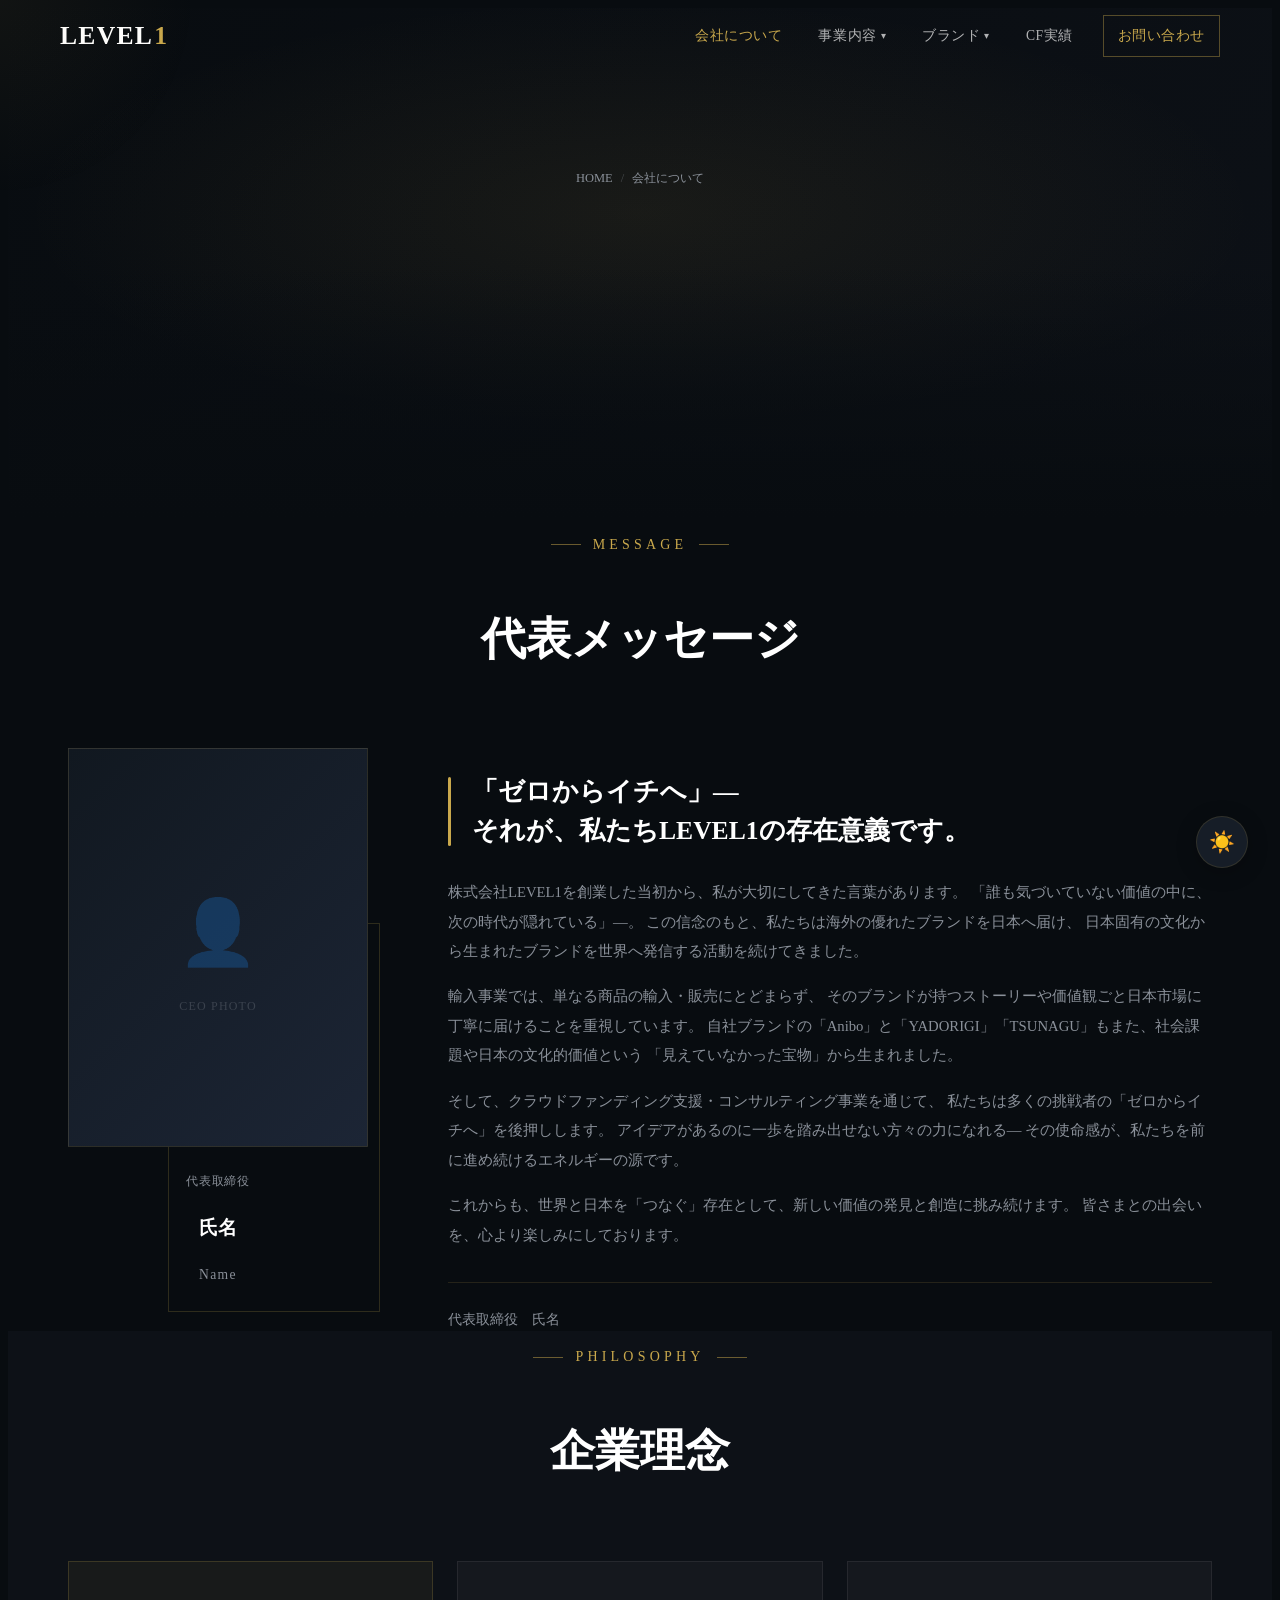
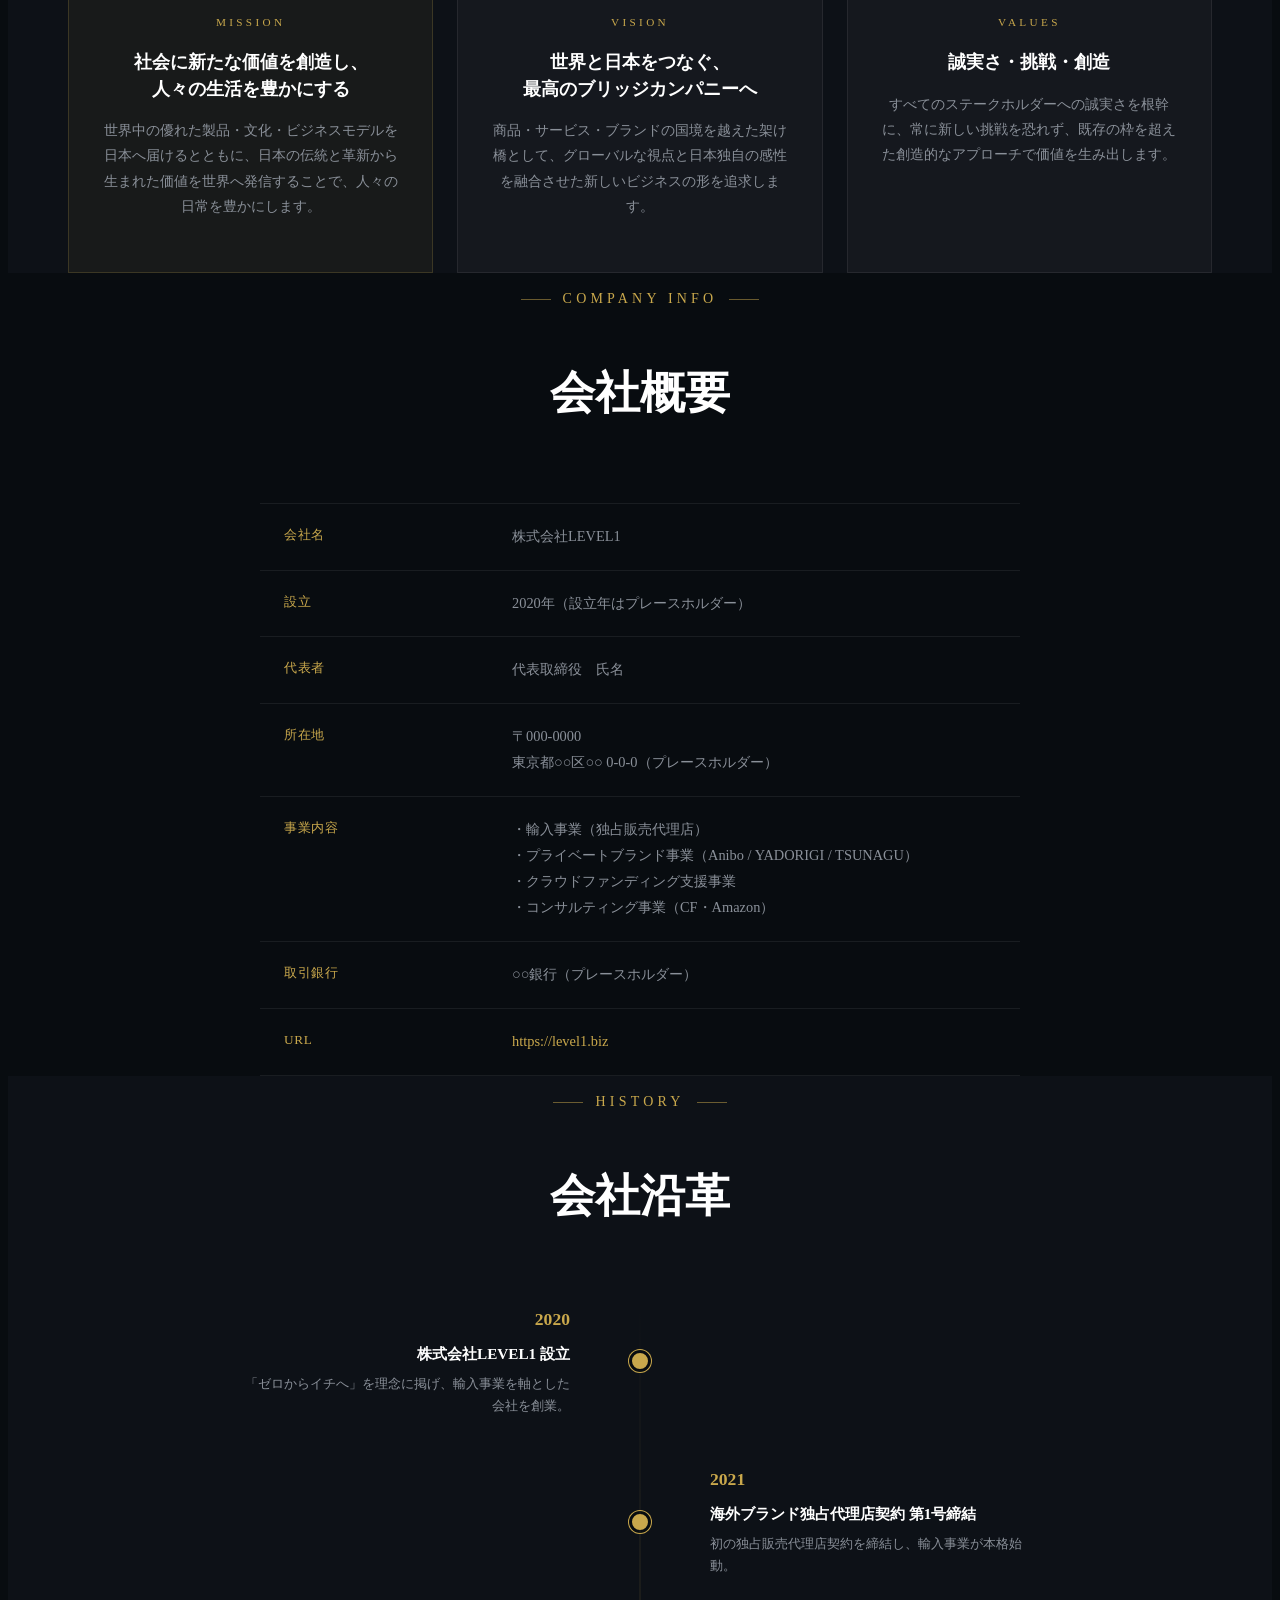
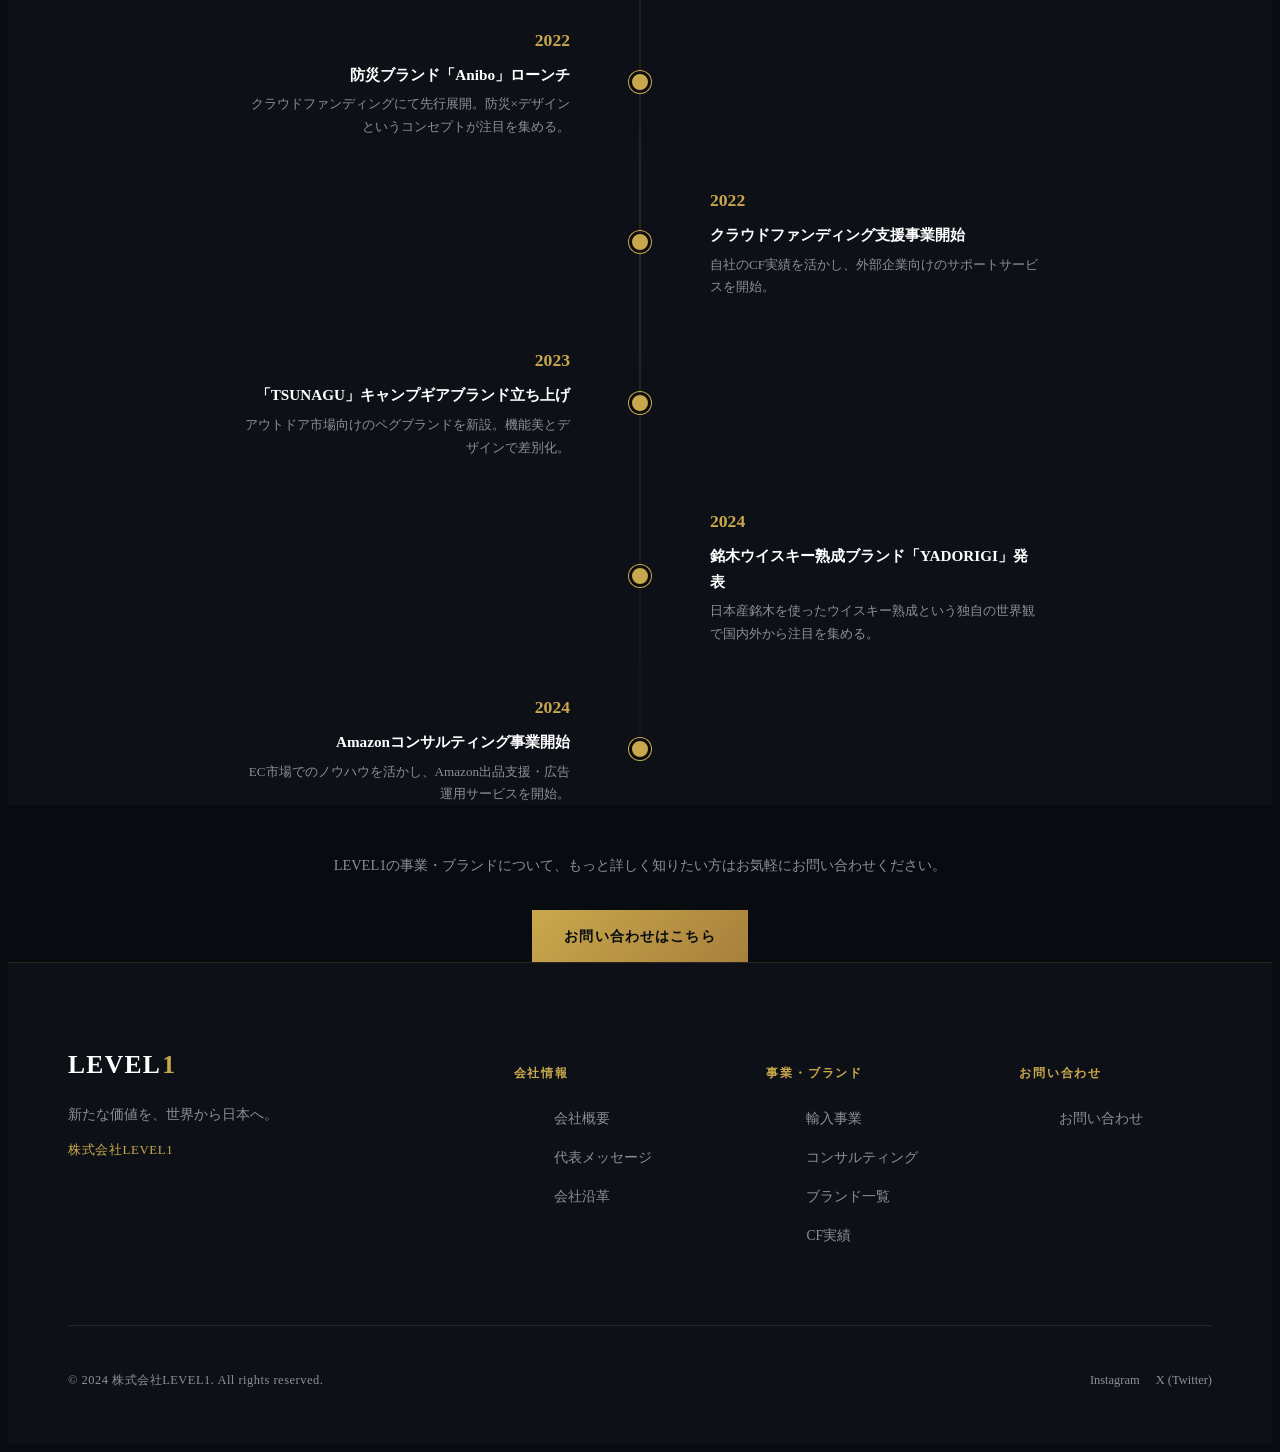
==== commit 475aa1a9: "feat: ライト/ダークモード切替機能を追加 - CSS: [data-theme="light"] によるライトモード変数・コンポーネント override を追加 - CSS: 右下固定の .t" ====
--- a/about.html
+++ b/about.html
@@ -236,6 +236,7 @@
     <div class="footer-bottom"><p class="footer-copy">&copy; 2024 株式会社LEVEL1. All rights reserved.</p><div class="footer-sns"><a href="#">Instagram</a><a href="#">X (Twitter)</a></div></div>
   </div>
 </footer>
+<button class="theme-toggle" aria-label="テーマ切替">☀️</button>
 <script src="js/main.js"></script>
 </body>
 </html>
--- a/css/style.css
+++ b/css/style.css
@@ -1,8 +1,8 @@
 /* ============================================================
-   LEVEL1 Corporate Site — style.css  v2.0
-   ============================================================ */
-
-/* ---------- CSS Custom Properties ---------- */
+   LEVEL1 Corporate Site — style.css  v2.1
+   ============================================================ */
+
+/* ---------- CSS Custom Properties — DARK (default) ---------- */
 :root {
   --clr-bg:         #080c10;
   --clr-bg-2:       #0d1117;
@@ -18,6 +18,212 @@
   --clr-text:       #e8e8e8;
   --clr-text-muted: #8a9099;
   --clr-white:      #ffffff;
+
+  /* Hero title gradient */
+  --hero-title-gradient: linear-gradient(135deg,#ffffff 0%,rgba(255,255,255,0.7) 100%);
+}
+
+/* ---------- LIGHT MODE ---------- */
+[data-theme="light"] {
+  --clr-bg:         #f5f4f0;
+  --clr-bg-2:       #eeede8;
+  --clr-bg-3:       #e6e5e0;
+  --clr-surface:    #ffffff;
+  --clr-surface-2:  #f0efe9;
+  --clr-border:     rgba(160,120,40,0.2);
+  --clr-border-2:   rgba(0,0,0,0.08);
+  --clr-gold:       #9a6e20;
+  --clr-gold-light: #7a5518;
+  --clr-gold-dark:  #c9a84c;
+  --clr-gold-pale:  rgba(160,120,40,0.07);
+  --clr-text:       #1a1a1a;
+  --clr-text-muted: #5a5a5a;
+  --clr-white:      #1a1a1a;
+
+  --hero-title-gradient: linear-gradient(135deg,#1a1a1a 0%,rgba(30,20,0,0.75) 100%);
+}
+
+[data-theme="light"] body {
+  background-color: var(--clr-bg);
+  color: var(--clr-text);
+}
+
+/* Light mode: hero background */
+[data-theme="light"] .hero-bg {
+  background: radial-gradient(ellipse 80% 60% at 50% 40%, rgba(160,120,40,0.08) 0%, transparent 60%),
+    linear-gradient(180deg, #f0ede4 0%, #e8e4d8 60%, #f0ede4 100%);
+}
+[data-theme="light"] .hero-gradient {
+  background: linear-gradient(to bottom, transparent 60%, var(--clr-bg) 100%);
+}
+[data-theme="light"] .hero-title-line {
+  background: var(--hero-title-gradient);
+  -webkit-background-clip: text;
+  -webkit-text-fill-color: transparent;
+  background-clip: text;
+}
+[data-theme="light"] .hero-subtitle { color: rgba(30,20,0,0.55); }
+[data-theme="light"] .hero-eyebrow  { color: var(--clr-gold); }
+
+/* Light mode: page hero variants */
+[data-theme="light"] .page-hero--import .page-hero__bg  { background: radial-gradient(ellipse 70% 60% at 50% 40%, rgba(30,80,160,0.08) 0%, transparent 70%), linear-gradient(135deg,#ede9e0 0%,#e4e8f0 100%); }
+[data-theme="light"] .page-hero--anibo .page-hero__bg   { background: radial-gradient(ellipse 70% 60% at 50% 40%, rgba(58,143,163,0.1) 0%, transparent 70%), linear-gradient(135deg,#e8f0f2 0%,#ddedf0 100%); }
+[data-theme="light"] .page-hero--yadorigi .page-hero__bg{ background: radial-gradient(ellipse 70% 60% at 50% 40%, rgba(181,118,42,0.1) 0%, transparent 70%), linear-gradient(135deg,#f2ede4 0%,#f0e8d8 100%); }
+[data-theme="light"] .page-hero--cf .page-hero__bg      { background: radial-gradient(ellipse 70% 60% at 50% 40%, rgba(120,60,180,0.08) 0%, transparent 70%), linear-gradient(135deg,#ede8f0 0%,#e8e4f0 100%); }
+[data-theme="light"] .page-hero--about .page-hero__bg   { background: radial-gradient(ellipse 70% 60% at 50% 40%, rgba(160,120,40,0.07) 0%, transparent 70%), linear-gradient(135deg,#f5f4f0 0%,#eeecea 100%); }
+[data-theme="light"] .page-hero--contact .page-hero__bg { background: radial-gradient(ellipse 70% 60% at 50% 40%, rgba(160,120,40,0.07) 0%, transparent 70%), linear-gradient(135deg,#f5f4f0 0%,#eeecea 100%); }
+[data-theme="light"] .page-hero__gradient { background: linear-gradient(to bottom, transparent 50%, var(--clr-bg) 100%); }
+[data-theme="light"] .page-hero__title,
+[data-theme="light"] .page-hero__desc { color: var(--clr-text); }
+
+/* Light mode: nav */
+[data-theme="light"] .site-header.scrolled {
+  background: rgba(245,244,240,0.94);
+  box-shadow: 0 1px 0 var(--clr-border);
+}
+[data-theme="light"] .logo-level { color: #1a1a1a; }
+[data-theme="light"] .nav-link { color: rgba(30,20,0,0.65); }
+[data-theme="light"] .nav-link:hover { color: #1a1a1a; background: rgba(0,0,0,0.04); }
+[data-theme="light"] .nav-dropdown { background: rgba(245,244,240,0.97); border-color: var(--clr-border); }
+[data-theme="light"] .nav-dropdown a { color: #5a5a5a; }
+[data-theme="light"] .nav-dropdown a:hover { color: #1a1a1a; background: rgba(0,0,0,0.04); }
+[data-theme="light"] .nav-hamburger span { background: #1a1a1a; }
+[data-theme="light"] .mobile-menu { background: rgba(245,244,240,0.98); }
+[data-theme="light"] .mobile-nav-link { color: #1a1a1a; }
+
+/* Light mode: section label lines */
+[data-theme="light"] .section-label::before,
+[data-theme="light"] .section-label::after { background: var(--clr-gold); }
+
+/* Light mode: section titles */
+[data-theme="light"] .section-title,
+[data-theme="light"] .section-title--light { color: #1a1a1a; }
+
+/* Light mode: cards / surfaces */
+[data-theme="light"] .business-card,
+[data-theme="light"] .contact-card,
+[data-theme="light"] .feature-item,
+[data-theme="light"] .cf-step,
+[data-theme="light"] .news-card,
+[data-theme="light"] .category-card,
+[data-theme="light"] .wood-card,
+[data-theme="light"] .result-card,
+[data-theme="light"] .case-card,
+[data-theme="light"] .pricing-card,
+[data-theme="light"] .mvv-card--vision,
+[data-theme="light"] .mvv-card--values,
+[data-theme="light"] .faq-item,
+[data-theme="light"] .partner-logo {
+  background: #ffffff;
+  border-color: rgba(0,0,0,0.1);
+  box-shadow: 0 2px 12px rgba(0,0,0,0.05);
+}
+[data-theme="light"] .business-card:hover,
+[data-theme="light"] .feature-item:hover { box-shadow: 0 8px 30px rgba(0,0,0,0.1); }
+
+[data-theme="light"] .business-card__title,
+[data-theme="light"] .cf-step__title,
+[data-theme="light"] .feature-title,
+[data-theme="light"] .contact-card__title,
+[data-theme="light"] .category-card__title,
+[data-theme="light"] .wood-card__name,
+[data-theme="light"] .news-card__title,
+[data-theme="light"] .pricing-name,
+[data-theme="light"] .mvv-card__title,
+[data-theme="light"] .faq-question,
+[data-theme="light"] .result-card__label { color: #1a1a1a; }
+
+[data-theme="light"] .about-heading,
+[data-theme="light"] .ceo-quote,
+[data-theme="light"] .ceo-name,
+[data-theme="light"] .timeline-title,
+[data-theme="light"] .step-flow-title,
+[data-theme="light"] .brand-feature__title { color: #1a1a1a; }
+
+/* Light mode: dark sections become light-gray */
+[data-theme="light"] .section--dark { background-color: var(--clr-bg-2); }
+
+/* Light mode: footer */
+[data-theme="light"] .footer { background: var(--clr-bg-3); border-top-color: var(--clr-border); }
+[data-theme="light"] .footer-copy,
+[data-theme="light"] .footer-links a,
+[data-theme="light"] .footer-tagline,
+[data-theme="light"] .footer-sns a { color: #5a5a5a; }
+[data-theme="light"] .footer-links a:hover,
+[data-theme="light"] .footer-sns a:hover { color: #1a1a1a; }
+
+/* Light mode: scrollbar */
+[data-theme="light"] ::-webkit-scrollbar-track { background: var(--clr-bg-2); }
+[data-theme="light"] ::-webkit-scrollbar-thumb { background: #c9a84c; }
+
+/* Light mode: callout */
+[data-theme="light"] .callout { background: rgba(160,120,40,0.06); }
+
+/* Light mode: info table */
+[data-theme="light"] .info-table tr { border-color: rgba(0,0,0,0.08); }
+[data-theme="light"] .info-table td { color: #4a4a4a; }
+
+/* Light mode: timeline */
+[data-theme="light"] .timeline-desc,
+[data-theme="light"] .step-flow-body { color: #5a5a5a; }
+[data-theme="light"] .timeline::before { background: linear-gradient(to bottom, transparent, var(--clr-gold), transparent); }
+
+/* Light mode: visual frames */
+[data-theme="light"] .visual-frame--import  { background: linear-gradient(135deg,#dfe8f5,#ccd8f0); }
+[data-theme="light"] .visual-frame--anibo   { background: linear-gradient(135deg,#daedf2,#c8e4ea); }
+[data-theme="light"] .visual-frame--yadorigi{ background: linear-gradient(135deg,#f2e8d8,#eed8bc); }
+[data-theme="light"] .visual-frame--cf      { background: linear-gradient(135deg,#e8e0f5,#ddd0f0); }
+
+/* Light mode: image placeholder */
+[data-theme="light"] .image-placeholder { background: linear-gradient(135deg,#e8e6e0,#dddad2); border-color: rgba(0,0,0,0.1); }
+
+/* Light mode: MVV mission card */
+[data-theme="light"] .mvv-card--mission { background: rgba(160,120,40,0.07); border-color: rgba(160,120,40,0.25); }
+
+/* Light mode: pricing featured */
+[data-theme="light"] .pricing-card--featured { background: linear-gradient(145deg,#fff,#f5f0e8); border-color: #9a6e20 !important; }
+
+/* Light mode: cf-cta */
+[data-theme="light"] .cf-cta { background: rgba(160,120,40,0.05); }
+[data-theme="light"] .cf-cta__text { color: rgba(30,20,0,0.65); }
+
+/* Light mode: btn--ghost */
+[data-theme="light"] .btn--ghost { background: rgba(0,0,0,0.04); color: #1a1a1a; border-color: rgba(0,0,0,0.12); }
+[data-theme="light"] .btn--ghost:hover { background: rgba(0,0,0,0.08); }
+
+/* Light mode: btn--outline */
+[data-theme="light"] .btn--outline { color: #1a1a1a; border-color: rgba(0,0,0,0.25); }
+[data-theme="light"] .btn--outline:hover { border-color: var(--clr-gold); color: var(--clr-gold); }
+
+/* ---- Theme Toggle Button ---- */
+.theme-toggle {
+  position: fixed;
+  bottom: 32px;
+  right: 32px;
+  z-index: 1100;
+  width: 52px;
+  height: 52px;
+  border-radius: 50%;
+  border: 1px solid var(--clr-border);
+  background: var(--clr-surface);
+  color: var(--clr-gold);
+  font-size: 1.3rem;
+  cursor: pointer;
+  display: flex;
+  align-items: center;
+  justify-content: center;
+  box-shadow: 0 4px 20px rgba(0,0,0,0.25);
+  transition: transform 0.3s, box-shadow 0.3s, background 0.3s;
+}
+.theme-toggle:hover {
+  transform: scale(1.1);
+  box-shadow: 0 6px 28px rgba(0,0,0,0.35);
+}
+[data-theme="light"] .theme-toggle {
+  background: #ffffff;
+  border-color: rgba(0,0,0,0.12);
+  box-shadow: 0 4px 20px rgba(0,0,0,0.12);
+}
 
   /* Brand accent colors */
   --clr-anibo:        #3a8fa3;
